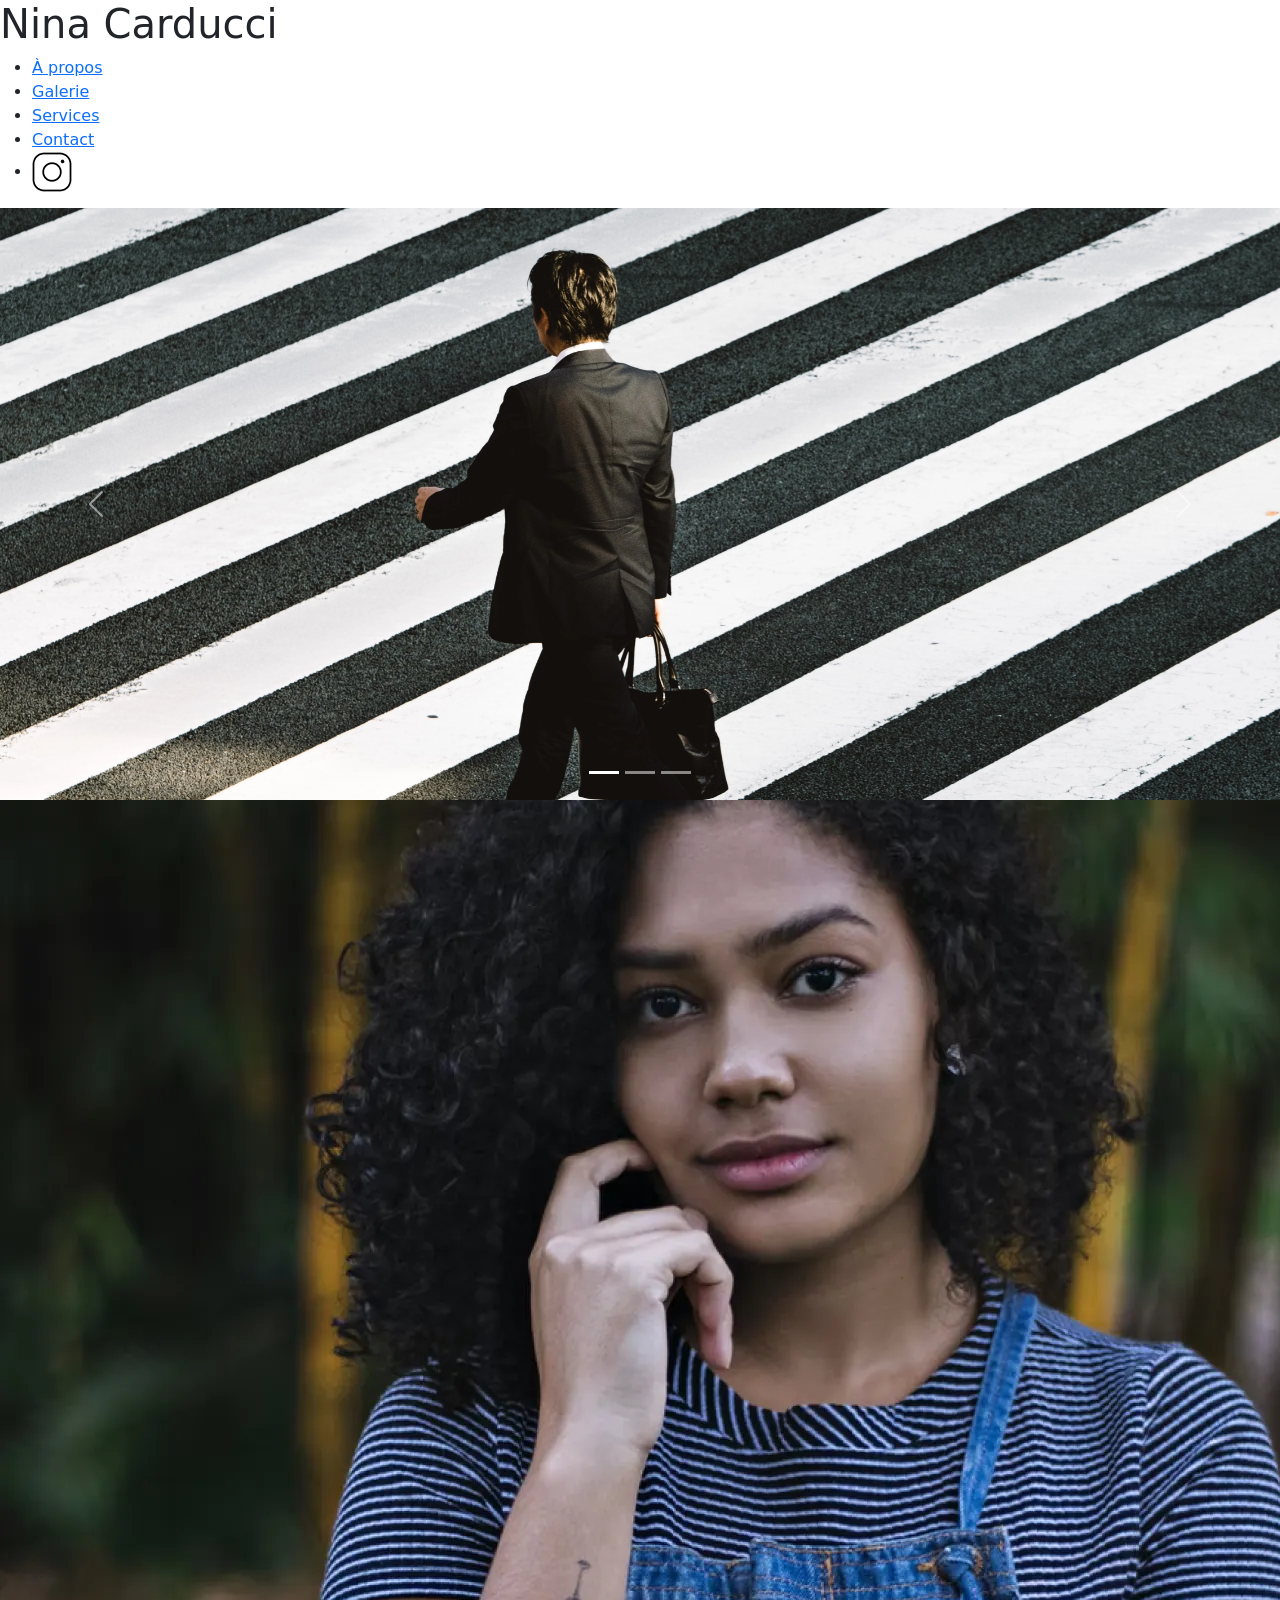
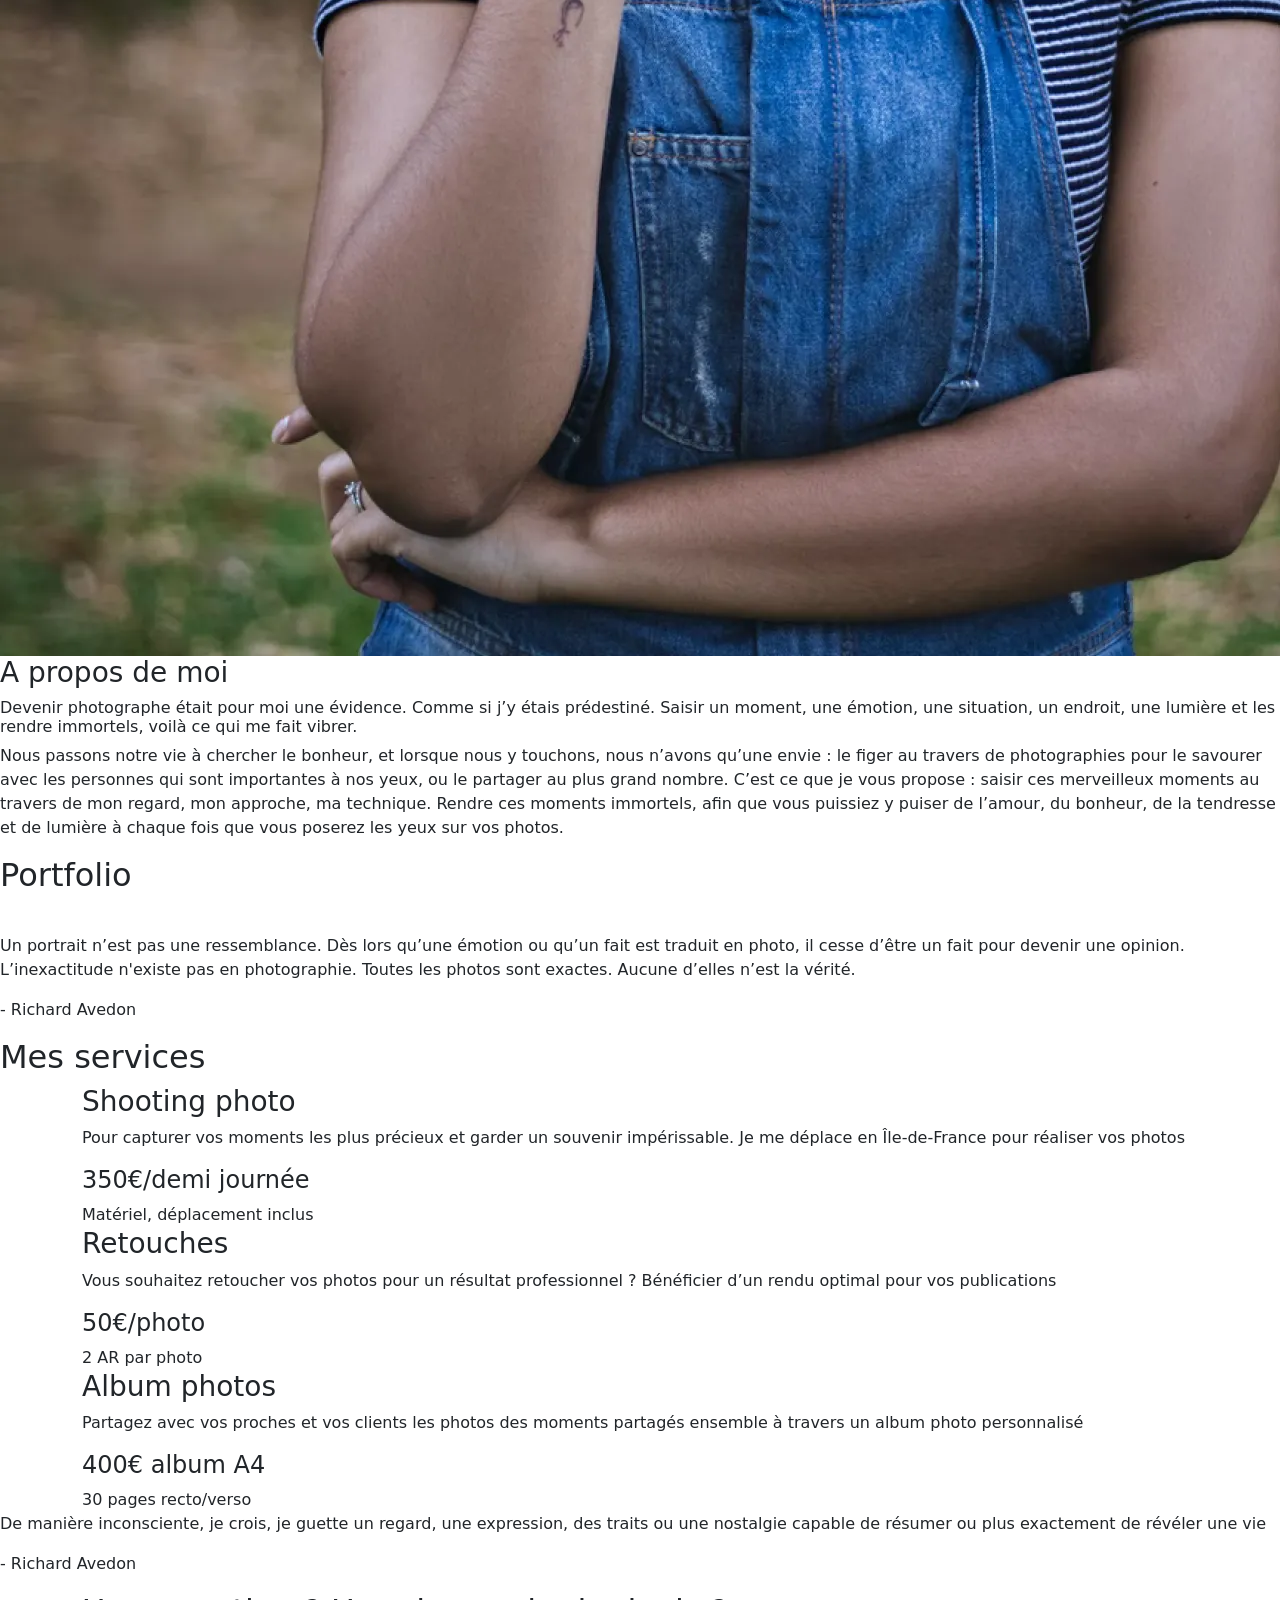
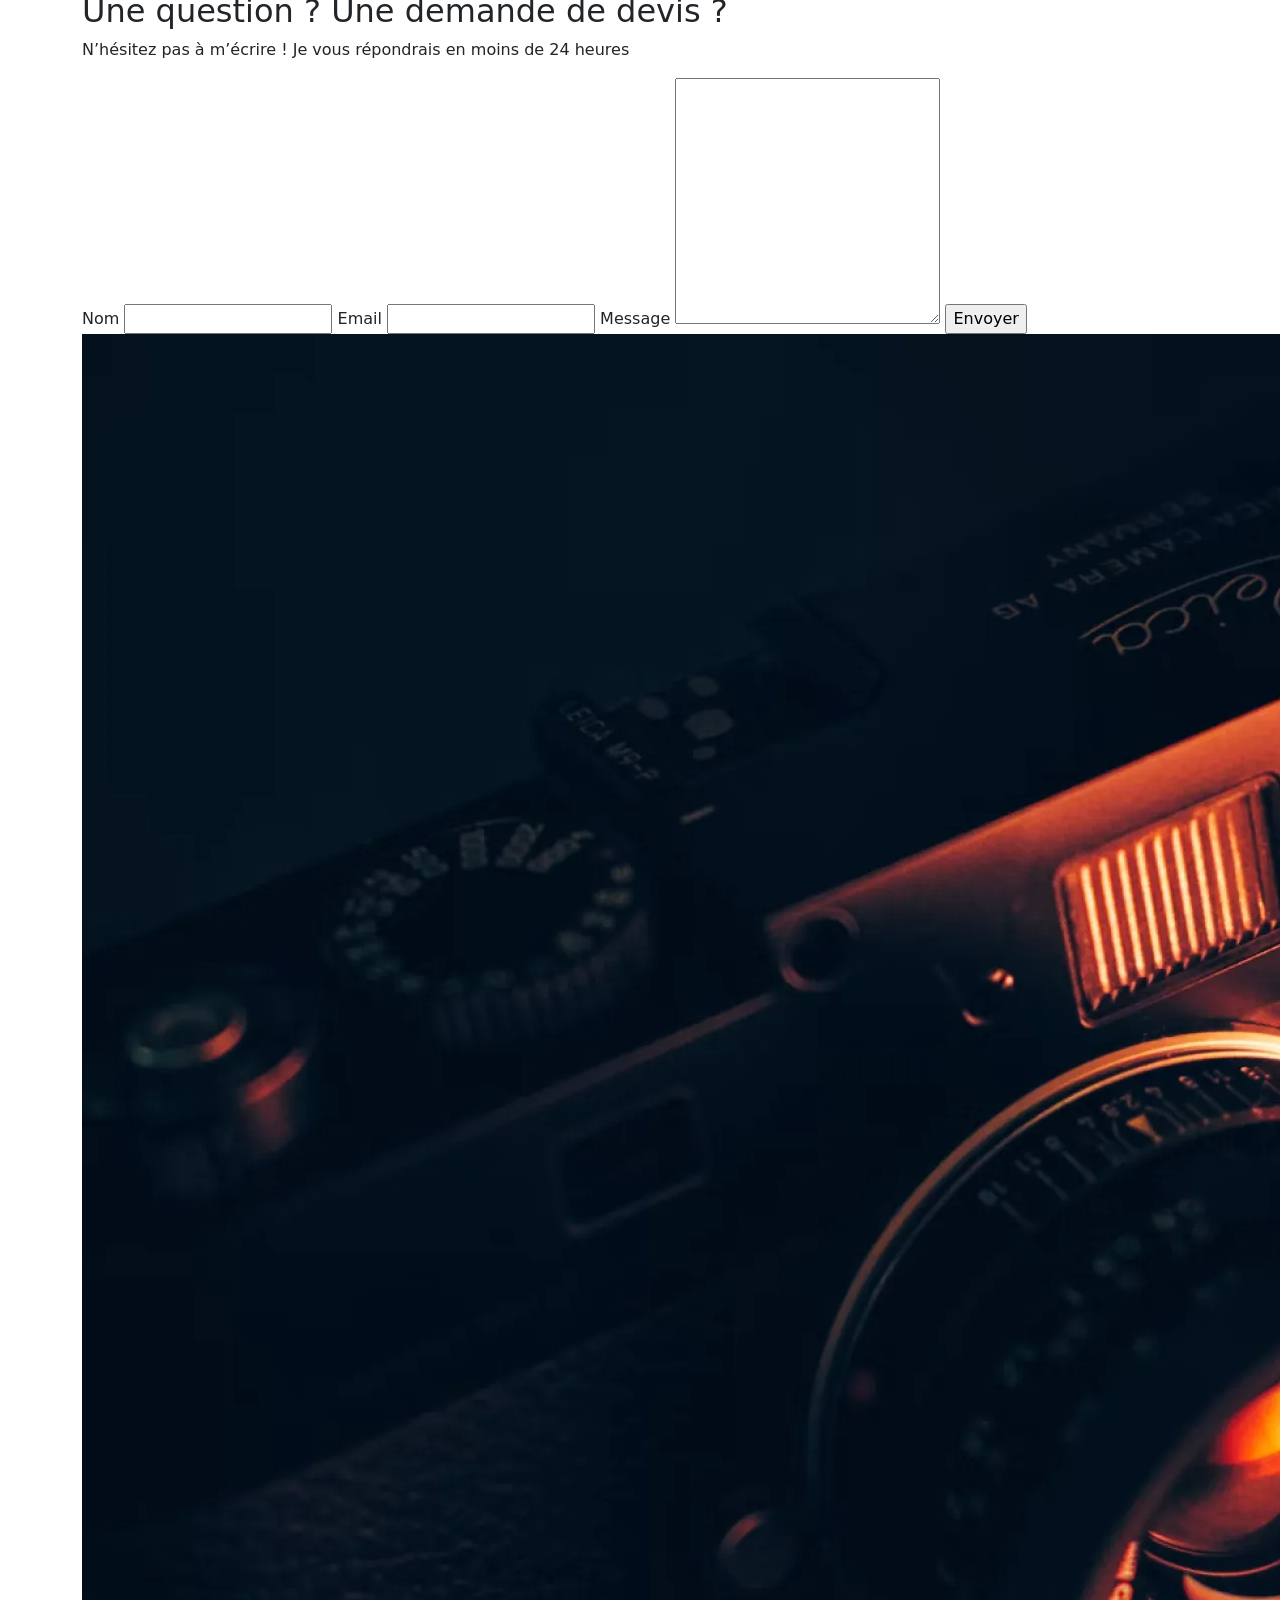
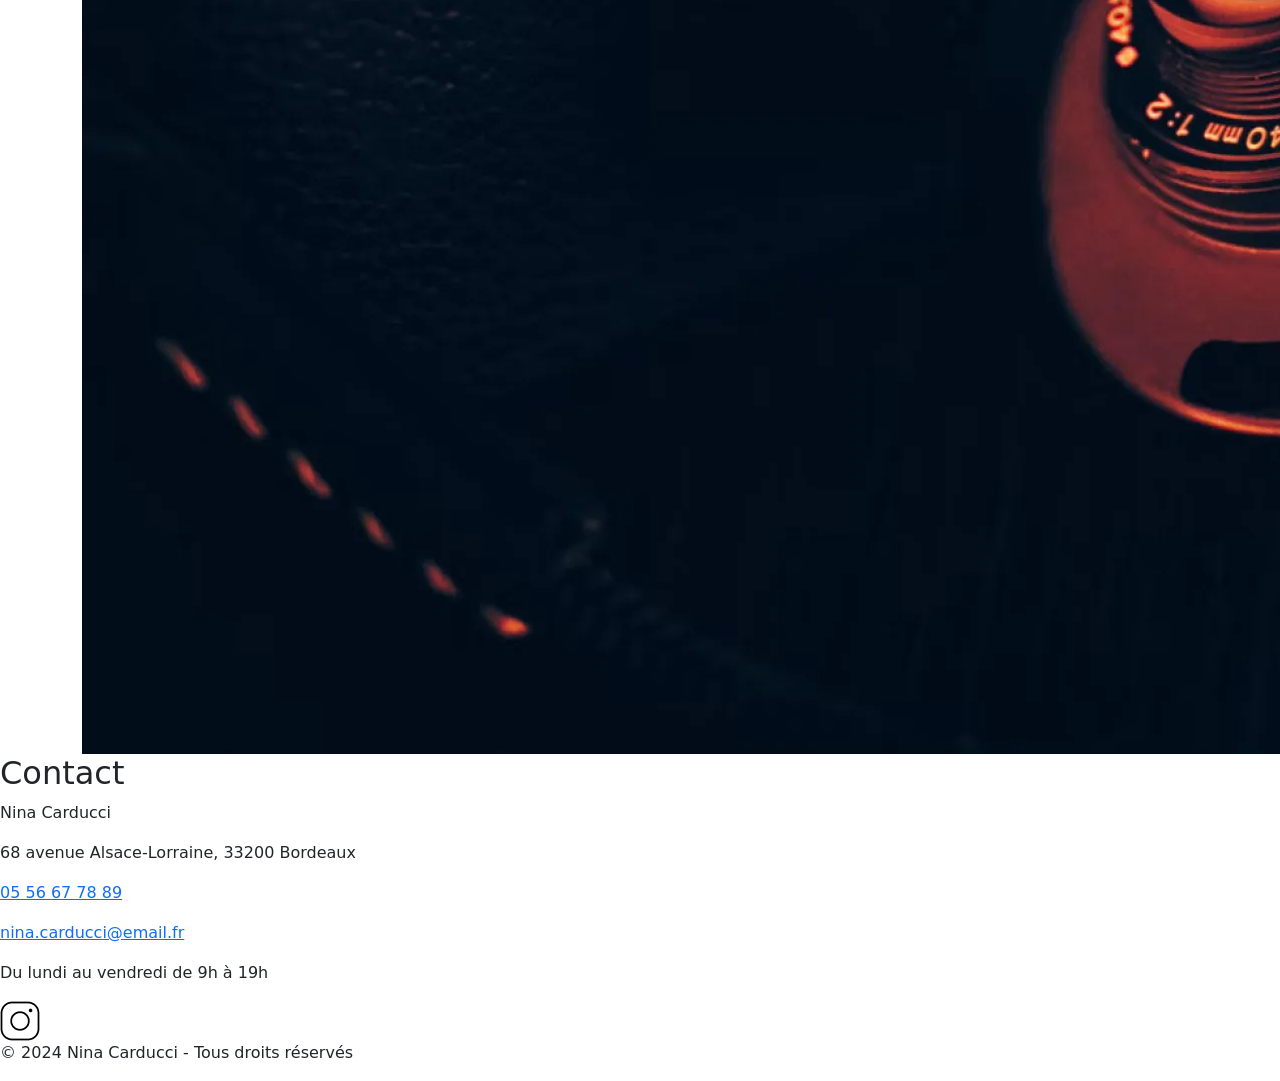
==== index.html @ 57c8d45c "semantique ok" ====
<!DOCTYPE html>
<html lang="fr">
<head>
  <meta charset="UTF-8">
	<meta name="viewport" content="width=device-width, initial-scale=1.0">
  <meta name="description" content="Nina Carducci, photographe professionnelle basée à Bordeaux, spécialisée dans les portraits, les mariages, les événements d'entreprise et les concerts. Découvrez mon portfolio et mes services de photographie personnalisés. Contactez-moi pour immortaliser vos moments précieux avec des photos de qualité professionnelle.">
  <meta name="author" content="Nina Carducci">
  <meta name="keywords" content="photographe professionnelle, photographie de portrait, photographie de mariage, photographie d'entreprise, photographie de concert, photographe à Bordeaux, services de photographie, portfolio de photographie, contact photographe">
  <meta name="robots" content="index, follow">

  <meta property="og:title" content="Nina Carducci - Photographe professionnelle">
  <meta property="og:description" content="Nina Carducci, photographe professionnelle basée à Bordeaux, spécialisée dans les portraits, les mariages, les événements d'entreprise et les concerts. Découvrez mon portfolio et mes services de photographie personnalisés. Contactez-moi pour immortaliser vos moments précieux avec des photos de qualité professionnelle.">
  <meta property="og:image" content="/assets/images/nina.png">
  <meta property="og:url" content="https://ninacarducci.github.io/">
  <meta property="og:type" content="website">
  <meta property="og:locale" content="fr_FR">

  <meta name="twitter:card" content="summary_large_image">
  <meta name="twitter:title" content="Nina Carducci - Photographe professionnelle">
  <meta name="twitter:description" content="Nina Carducci, photographe professionnelle basée à Bordeaux, spécialisée dans les portraits, les mariages, les événements d'entreprise et les concerts. Découvrez mon portfolio et mes services de photographie personnalisés. Contactez-moi pour immortaliser vos moments précieux avec des photos de qualité professionnelle.">
  <meta name="twitter:image" content="/assets/images/nina.png">

  <title>Nina Carducci - Photographe professionnelle</title>
  <link rel="stylesheet" href="https://cdn.jsdelivr.net/npm/bootstrap@5.3.3/dist/css/bootstrap.min.css">
  <link rel="stylesheet" href="./assets/style.css">
  <link rel="preconnect" href="https://fonts.googleapis.com">
  <link rel="preconnect" href="https://fonts.gstatic.com" crossorigin>
  <link href="https://fonts.googleapis.com/css2?family=Inter&family=Spectral:ital,wght@0,400;1,300;1,400;1,800&display=swap" rel="stylesheet">
</head>
<body>


<header class="top-header">
	<h1 class="name">Nina Carducci</h1>
	<nav class="nav">
		<ul>
			<li><a href="#about">À propos</a></li>
			<li><a href="#gallery">Galerie</a></li>
			<li><a href="#services">Services</a></li>
			<li><a href="#contact">Contact</a></li>
			<li><a class="social-link" href="https://www.instagram.com/ninacarducci.photo/?hl=fr" target="_blank" aria-label="Instagram de Nina Carducci (ouvre dans un nouvel onglet)"><img src="assets/images/instagram.webp" alt="Instagram de Nina Carducci"></a></li>
		</ul>
	</nav>
</header>

<main>

<div id="header">
	<div id="carouselExampleIndicators" class="carousel slide" data-bs-ride="carousel">
		<div class="carousel-indicators">
			<button type="button" data-bs-target="#carouselExampleIndicators" data-bs-slide-to="0" class="active" aria-current="true" aria-label="Slide 1"></button>
			<button type="button" data-bs-target="#carouselExampleIndicators" data-bs-slide-to="1" aria-label="Slide 2"></button>
			<button type="button" data-bs-target="#carouselExampleIndicators" data-bs-slide-to="2" aria-label="Slide 3"></button>
		</div>
		<div class="carousel-inner">
			<div class="carousel-item active">
				<img src="./assets/images/slider/ryoji-iwata-wUZjnOv7t0g-unsplash.webp" class="d-block w-100" alt="homme en costume de dos, dans une rue sombre et pluvieuse, éclairée par des néons rouges et bleus">
			</div>
			<div class="carousel-item">
				<img src="./assets/images/slider/nicholas-green-nPz8akkUmDI-unsplash.webp" class="d-block w-100" alt="femme en tenue de soirée, souriante, dans un décor élégant">
			</div>
			<div class="carousel-item">
				<img src="./assets/images/slider/edward-cisneros-3_h6-1NPDGw-unsplash.webp" class="d-block w-100" alt="homme en tenue de travail, dans un environnement professionnel">
			</div>
		</div>
		<button class="carousel-control-prev" type="button" data-bs-target="#carouselExampleIndicators" data-bs-slide="prev">
			<span class="carousel-control-prev-icon" aria-hidden="true"></span>
			<span class="visually-hidden">Previous</span>
		</button>
		<button class="carousel-control-next" type="button" data-bs-target="#carouselExampleIndicators" data-bs-slide="next">
			<span class="carousel-control-next-icon" aria-hidden="true"></span>
			<span class="visually-hidden">Next</span>
		</button>
	</div>
</div>


<section id="about">
	<div class="picture left">
		<img src="./assets/images/nina.webp" alt="Nina Carducci, photographe professionnelle">
	</div>
	<div id="about-me">
		<h3 class="about-me__title">A propos de moi</h3>
		<h6 class="about-me__introduction">
      Devenir photographe était pour moi une évidence.
      Comme si j’y étais prédestiné. Saisir un moment, une émotion, une situation,
      un endroit, une lumière et les rendre immortels, voilà ce qui me fait vibrer.</h6> <!-- h2 -->

		<p>Nous passons notre vie à chercher le bonheur, et lorsque nous y touchons, nous n’avons qu’une envie : le figer au travers de photographies pour le savourer avec les personnes qui sont importantes à nos yeux, ou le partager au plus grand nombre.
			C’est ce que je vous propose : saisir ces merveilleux moments au travers de mon regard, mon approche, ma technique. Rendre ces moments immortels, afin que vous puissiez y puiser de l’amour, du bonheur, de la tendresse et de lumière à chaque fois que vous poserez les yeux sur vos photos.</p>
	</div>
</section>


    <!-- section galerie -->
<section id="gallery">
	<h2 class="title">Portfolio</h2>
	<div class="container py-3">
		<div class="gallery" style="display: none">
			<img data-gallery-tag="Concert" class="gallery-item" src="./assets/images/gallery/concerts/aaron-paul-wnX-fXzB6Cw-unsplash.webp" alt="Photo de concert"/>
			<img data-gallery-tag="Entreprises" class="gallery-item" src="./assets/images/gallery/entreprise/ali-morshedlou-WMD64tMfc4k-unsplash.webp" alt="Photo d'entreprise"/>
			<img data-gallery-tag="Entreprises" class="gallery-item" src="./assets/images/gallery/entreprise/jason-goodman-tHO1_OuKbg0-unsplash.webp" alt="Photo d'entreprise"/>
			<img data-gallery-tag="Mariages" class="gallery-item" src="./assets/images/gallery/mariage/hannah-busing-RvF2R_qMpRk-unsplash.webp" alt="Photo de mariage"/>
			<img data-gallery-tag="Portrait" class="gallery-item" src="./assets/images/gallery/portraits/ade-tunji-rVkhWWZFAtQ-unsplash.webp" alt="Photo de portrait"/>
			<img data-gallery-tag="Mariages" class="gallery-item" src="./assets/images/gallery/mariage/jakob-owens-SiniLJkXhMc-unsplash.webp" alt="Photo de mariage"/>
			<img data-gallery-tag="Portrait" class="gallery-item" src="./assets/images/gallery/portraits/nino-van-prattenburg--443cl1uR_8-unsplash.webp" alt="Photo de portrait"/>
			<img data-gallery-tag="Concert" class="gallery-item" src="./assets/images/gallery/concerts/austin-neill-hgO1wFPXl3I-unsplash.webp" alt="Photo de concert"/>
			<img data-gallery-tag="Entreprises" class="gallery-item" src="./assets/images/gallery/entreprise/mateus-campos-felipe-Fsgzm8N0hIY-unsplash.webp" alt="Photo d'entreprise"/>
		</div>
	</div>

	<div class="quote">
		<figure>
			<blockquote>
				<p class="quote__text">Un portrait n’est pas une ressemblance. Dès lors
          qu’une émotion ou qu’un fait est traduit en photo, il cesse d’être un fait
          pour devenir une opinion. L’inexactitude n'existe pas en photographie.
          Toutes les photos sont exactes. Aucune d’elles n’est la vérité.</p>
			</blockquote>
			<figcaption class="quote__author">- Richard Avedon</figcaption>
		</figure>
	</div>
</section>


    <!-- section services -->
<section id="services">
	<h2 class="title">Mes services</h2>

  <div class="container">

    <article class="service">
			<div class="service__description">
				<h3>Shooting photo</h3>
				<p>Pour capturer vos moments les plus précieux et garder un souvenir impérissable. Je me déplace en Île-de-France pour réaliser vos photos</p>
			</div>
			<div class="service__price">
				<h4>350€/demi journée</h4>
				<span>Matériel, déplacement inclus</span>
			</div>
    </article>

		<article class="service">
			<div class="service__description">
				<h3>Retouches</h3>
				<p>Vous souhaitez retoucher vos photos pour un résultat professionnel ? Bénéficier d’un rendu optimal pour vos publications</p>
			</div>
			<div class="service__price">
				<h4>50€/photo</h4>
				<span>2 AR par photo</span>
			</div>
		</article>

		<article class="service">
			<div class="service__description">
				<h3>Album photos</h3>
				<p>Partagez avec vos proches et vos clients les photos des moments partagés ensemble à travers un album photo personnalisé</p>
			</div>
			<div class="service__price">
				<h4>400€ album A4</h4>
				<span>30 pages recto/verso</span>
			</div>
		</article>

	</div>
</section>

<div class="quote">
	<figure>
		<blockquote>
			<p class="quote__text">De manière inconsciente, je crois, je guette un regard, une expression, des traits ou une nostalgie capable de résumer ou plus exactement de révéler une vie</p>
		</blockquote>
		<figcaption class="quote__author">- Richard Avedon</figcaption>
	</figure>
</div>

<!-- section contact -->
<section id="contact">
	<div class="container">
		<div class="form-container">
			<h2>Une question ? Une demande de devis ?</h2>
			<p> N’hésitez pas à m’écrire ! Je vous répondrais en moins de 24 heures</p>
			<form method="post">
				<label>Nom</label>
				<input type="text" name="nom" id="nom">
				<label>Email</label>
				<input type="email" name="email" id="email">
				<label>Message</label>
				<textarea name="message" id="message" cols="30" rows="10"></textarea>
				<input type="submit" value="Envoyer" aria-label="Envoyer le message"/>
			</form>
		</div>
		<div class="picture right">
			<img src="./assets/images/camera.webp" alt="Appareil photo">
		</div>
	</div>
</section>

</main>

<footer>
  <div class="footer-content">
    <div class="footer-contact">
      <h2>Contact</h2>
        <address>
          <p>Nina Carducci</p>
          <p>68 avenue Alsace-Lorraine, 33200 Bordeaux</p>
          <p><a href="tel:+33556677889">05 56 67 78 89</a></p>
          <p><a href="mailto:nina.carducci@email.fr">nina.carducci@email.fr</a></p>
          <p>Du lundi au vendredi de 9h à 19h</p>
        </address>
    </div>
    <div class="footer-social">
      <a href="https://www.instagram.com/ninacarducci.photo/?hl=fr" target="_blank" rel="noopener noreferrer" aria-label="Instagram de Nina Carducci (ouvre dans un nouvel onglet)"">
        <img src="assets/images/instagram.webp" alt="Instagram de Nina Carducci">
      </a>
    </div>
  </div>
    <p class="footer-copyright">© 2024 Nina Carducci - Tous droits réservés</p>
</footer>

<script src="https://cdn.jsdelivr.net/npm/bootstrap@5.3.3/dist/js/bootstrap.bundle.min.js"></script>
<script src="https://code.jquery.com/jquery-3.4.1.min.js" integrity="sha256-CSXorXvZcTkaix6Yvo6HppcZGetbYMGWSFlBw8HfCJo=" crossorigin="anonymous" defer></script>
<script src="./assets/maugallery.js" defer></script>
<script src="./assets/scripts.js" defer></script>

</body>
</html>
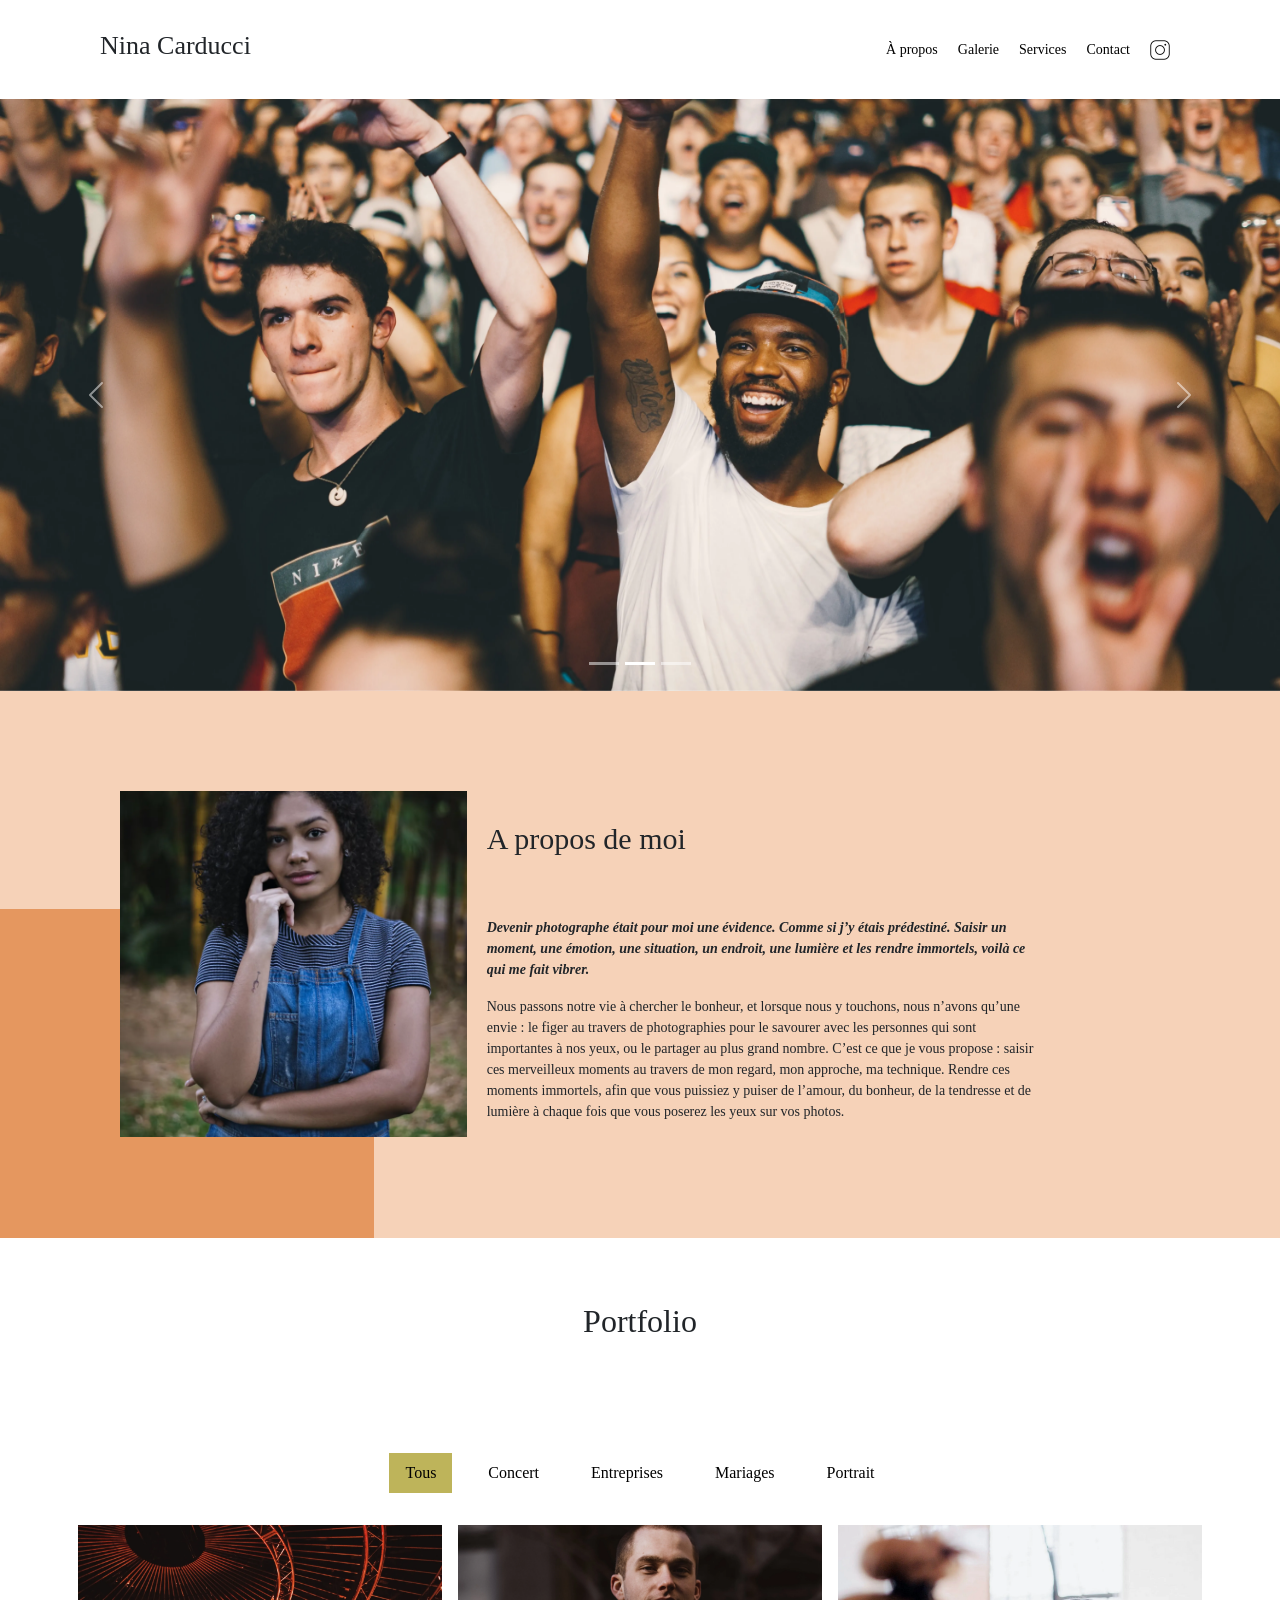
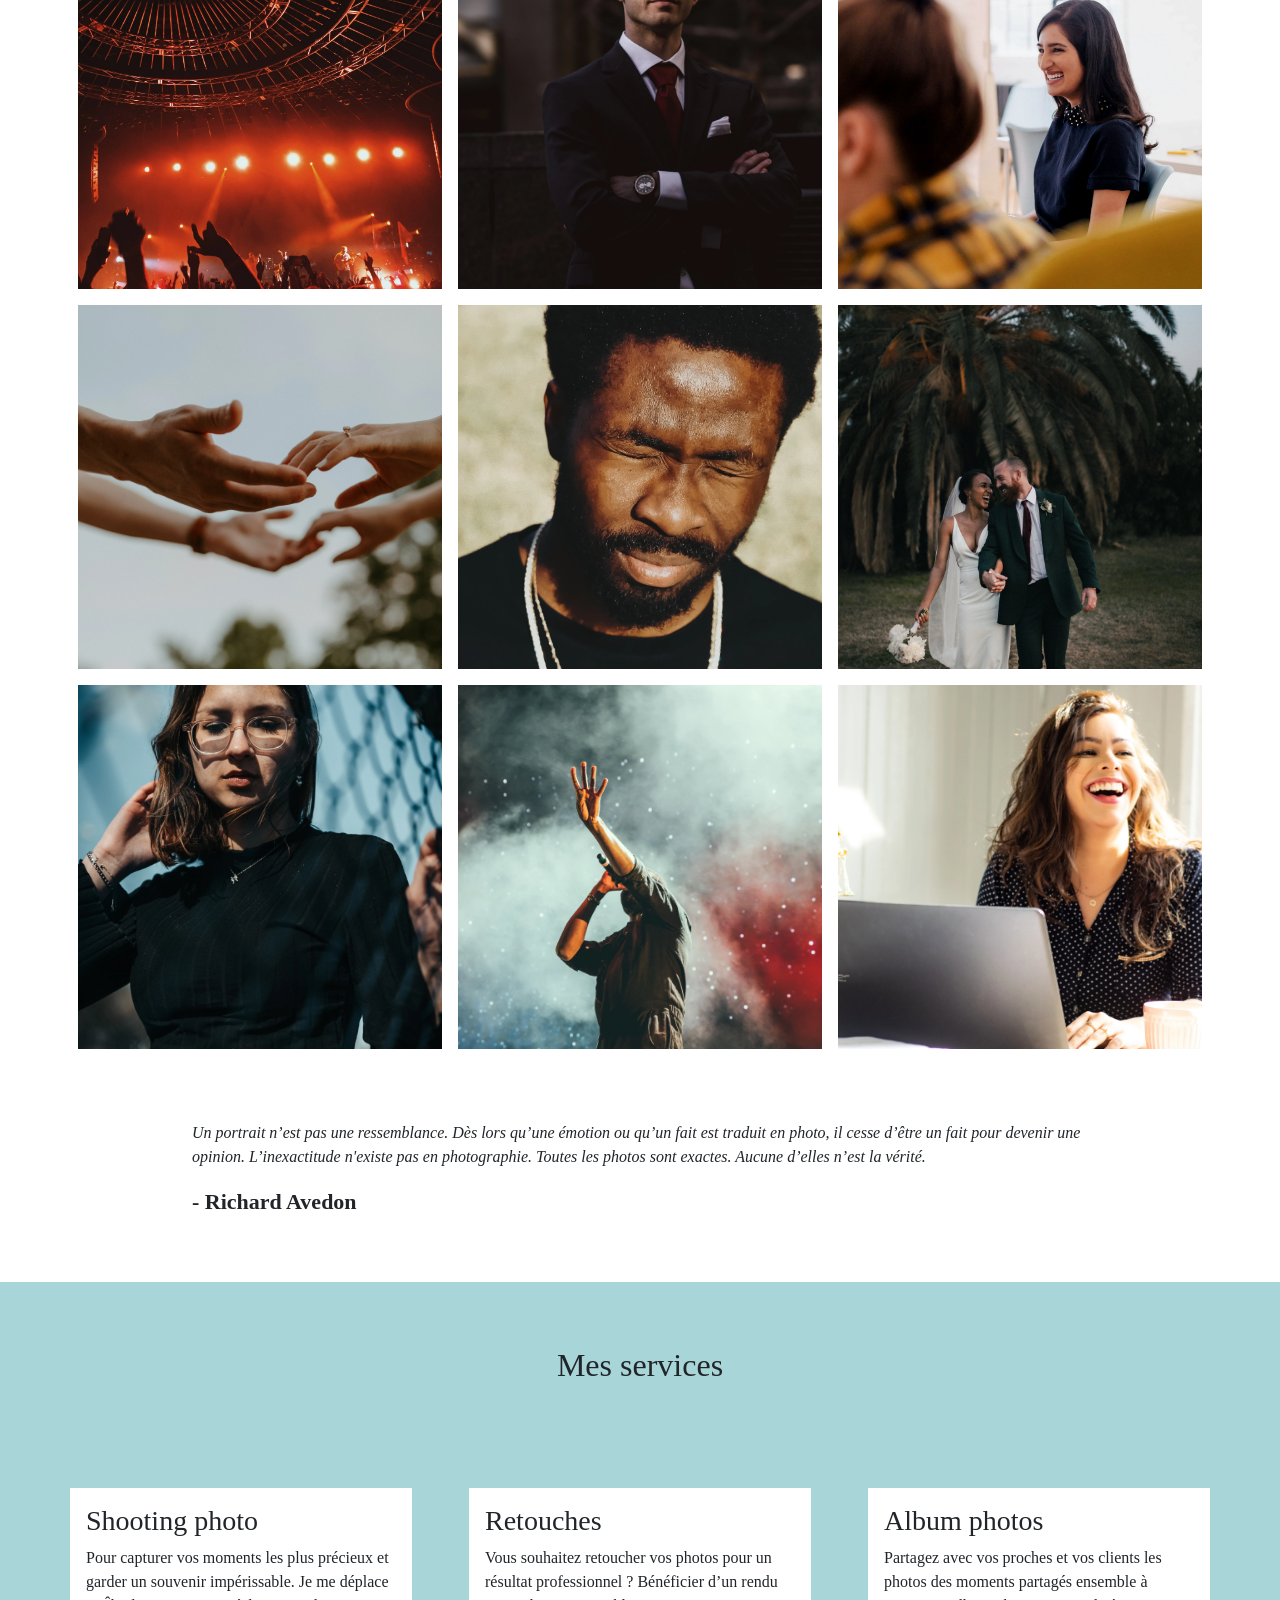
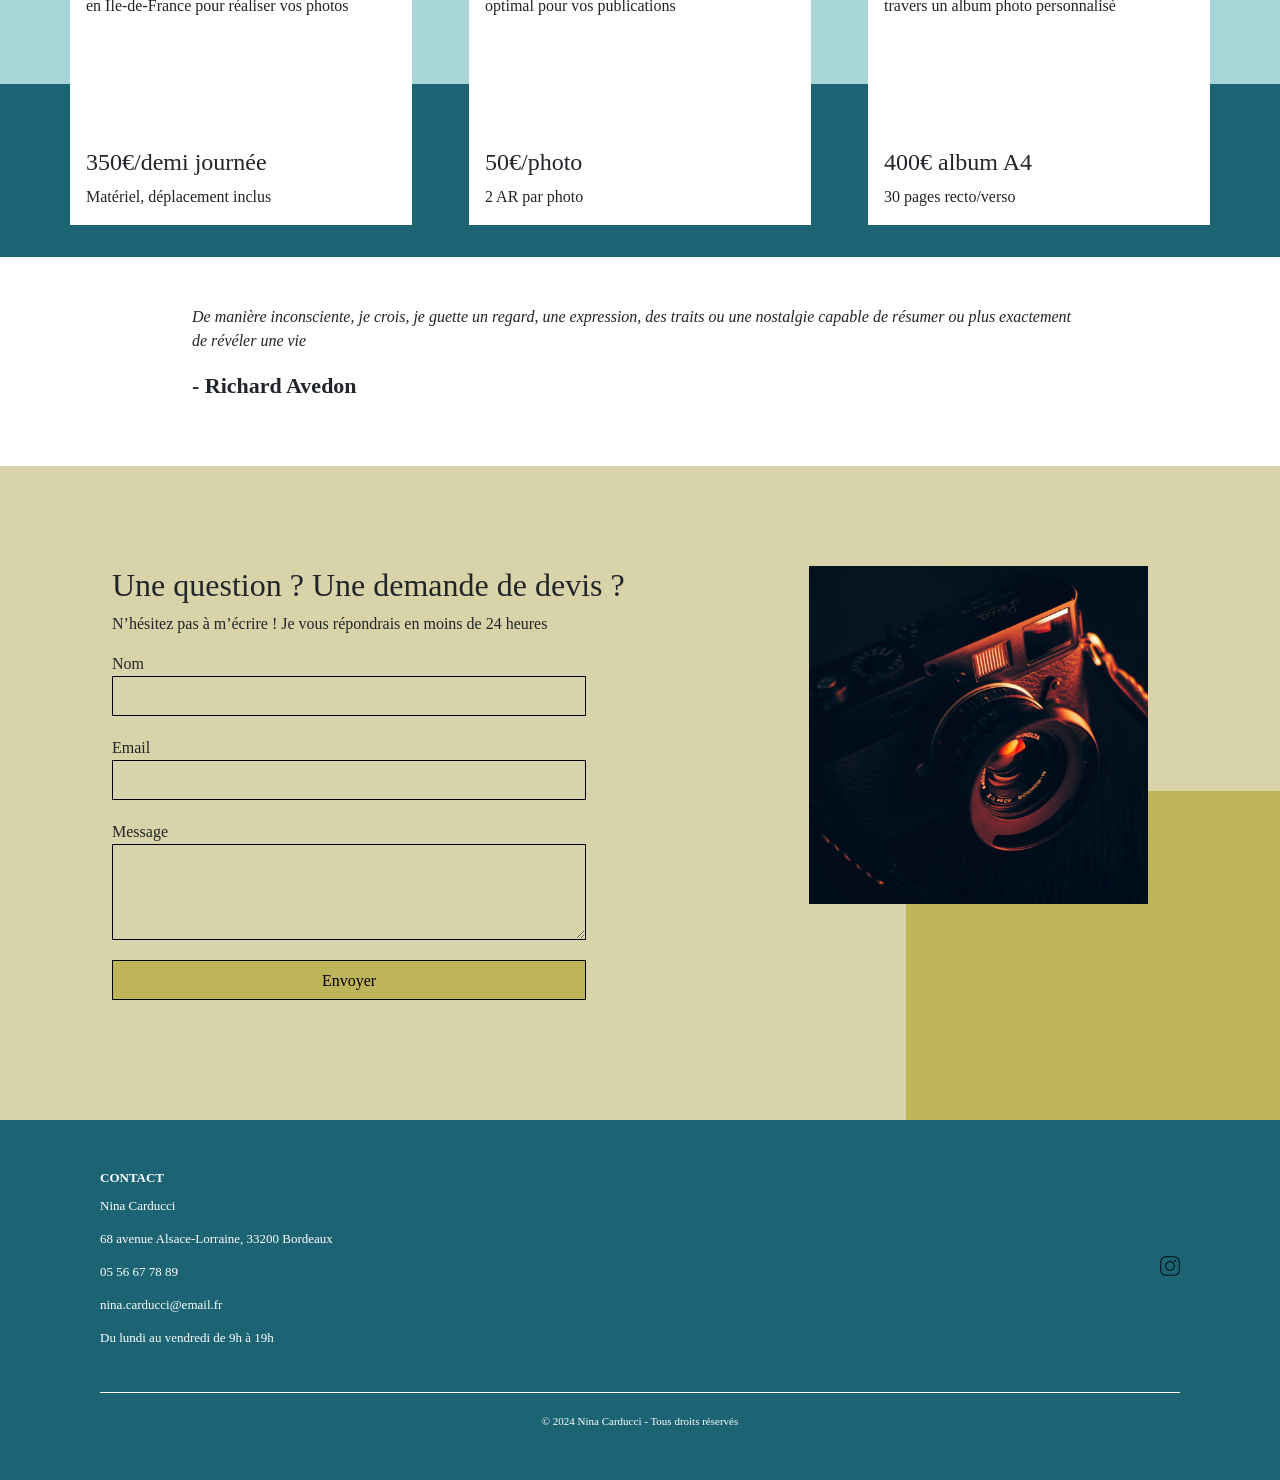
==== commit 47b14257: "minification et footer" ====
--- a/index.html
+++ b/index.html
@@ -3,6 +3,7 @@
 <head>
   <meta charset="UTF-8">
 	<meta name="viewport" content="width=device-width, initial-scale=1.0">
+  <title>Nina Carducci - Photographe professionnelle</title>
   <meta name="description" content="Nina Carducci, photographe professionnelle basée à Bordeaux, spécialisée dans les portraits, les mariages, les événements d'entreprise et les concerts. Découvrez mon portfolio et mes services de photographie personnalisés. Contactez-moi pour immortaliser vos moments précieux avec des photos de qualité professionnelle.">
   <meta name="author" content="Nina Carducci">
   <meta name="keywords" content="photographe professionnelle, photographie de portrait, photographie de mariage, photographie d'entreprise, photographie de concert, photographe à Bordeaux, services de photographie, portfolio de photographie, contact photographe">
@@ -10,7 +11,7 @@
 
   <meta property="og:title" content="Nina Carducci - Photographe professionnelle">
   <meta property="og:description" content="Nina Carducci, photographe professionnelle basée à Bordeaux, spécialisée dans les portraits, les mariages, les événements d'entreprise et les concerts. Découvrez mon portfolio et mes services de photographie personnalisés. Contactez-moi pour immortaliser vos moments précieux avec des photos de qualité professionnelle.">
-  <meta property="og:image" content="/assets/images/nina.png">
+  <meta property="og:image" content="/assets/images/nina.webp">
   <meta property="og:url" content="https://ninacarducci.github.io/">
   <meta property="og:type" content="website">
   <meta property="og:locale" content="fr_FR">
@@ -18,9 +19,45 @@
   <meta name="twitter:card" content="summary_large_image">
   <meta name="twitter:title" content="Nina Carducci - Photographe professionnelle">
   <meta name="twitter:description" content="Nina Carducci, photographe professionnelle basée à Bordeaux, spécialisée dans les portraits, les mariages, les événements d'entreprise et les concerts. Découvrez mon portfolio et mes services de photographie personnalisés. Contactez-moi pour immortaliser vos moments précieux avec des photos de qualité professionnelle.">
-  <meta name="twitter:image" content="/assets/images/nina.png">
-
-  <title>Nina Carducci - Photographe professionnelle</title>
+  <meta name="twitter:image" content="/assets/images/nina.webp">
+
+  <script type="application/ld+json">
+  [
+    {
+      "@context": "https://schema.org",
+      "@type": "LocalBusiness",
+      "name": "Nina Carducci Photographie",
+      "description": "Photographe professionnelle à Bordeaux, spécialisée dans les portraits, mariages, concerts et événements d'entreprise.",
+      "url": "https://ninacarducci.github.io",
+      "telephone": "+33556677889",
+      "email": "nina.carducci@email.fr",
+      "address": {
+        "@type": "PostalAddress",
+        "streetAddress": "68 avenue Alsace-Lorraine",
+        "addressLocality": "Bordeaux",
+        "postalCode": "33200",
+        "addressCountry": "FR"
+      },
+      "openingHours": "Mo-Sa 10:00-19:00",
+      "image": "https://ninacarducci.github.io/assets/images/nina.webp",
+      "sameAs": [
+        "https://www.instagram.com/ninacarducci.photo/?hl=fr"
+      ]
+    },
+    {
+      "@context": "https://schema.org",
+      "@type": "Person",
+      "name": "Nina Carducci",
+      "jobTitle": "Photographe professionnelle",
+      "url": "https://ninacarducci.github.io",
+      "image": "https://ninacarducci.github.io/assets/images/nina.webp",
+      "sameAs": [
+        "https://www.instagram.com/ninacarducci.photo/?hl=fr"
+      ]
+    }
+  ]
+  </script>
+
   <link rel="stylesheet" href="https://cdn.jsdelivr.net/npm/bootstrap@5.3.3/dist/css/bootstrap.min.css">
   <link rel="stylesheet" href="./assets/style.css">
   <link rel="preconnect" href="https://fonts.googleapis.com">
@@ -80,11 +117,11 @@
 		<img src="./assets/images/nina.webp" alt="Nina Carducci, photographe professionnelle">
 	</div>
 	<div id="about-me">
-		<h3 class="about-me__title">A propos de moi</h3>
-		<h6 class="about-me__introduction">
+		<h2 class="about-me__title">A propos de moi</h2>
+		<p class="about-me__introduction">
       Devenir photographe était pour moi une évidence.
       Comme si j’y étais prédestiné. Saisir un moment, une émotion, une situation,
-      un endroit, une lumière et les rendre immortels, voilà ce qui me fait vibrer.</h6> <!-- h2 -->
+      un endroit, une lumière et les rendre immortels, voilà ce qui me fait vibrer.</p>
 
 		<p>Nous passons notre vie à chercher le bonheur, et lorsque nous y touchons, nous n’avons qu’une envie : le figer au travers de photographies pour le savourer avec les personnes qui sont importantes à nos yeux, ou le partager au plus grand nombre.
 			C’est ce que je vous propose : saisir ces merveilleux moments au travers de mon regard, mon approche, ma technique. Rendre ces moments immortels, afin que vous puissiez y puiser de l’amour, du bonheur, de la tendresse et de lumière à chaque fois que vous poserez les yeux sur vos photos.</p>
@@ -98,12 +135,12 @@
 	<div class="container py-3">
 		<div class="gallery" style="display: none">
 			<img data-gallery-tag="Concert" class="gallery-item" src="./assets/images/gallery/concerts/aaron-paul-wnX-fXzB6Cw-unsplash.webp" alt="Photo de concert"/>
-			<img data-gallery-tag="Entreprises" class="gallery-item" src="./assets/images/gallery/entreprise/ali-morshedlou-WMD64tMfc4k-unsplash.webp" alt="Photo d'entreprise"/>
+			<img data-gallery-tag="Entreprises" class="gallery-item" src="./assets/images/gallery/entreprise/ali-morshedlou-WMD64tMfc4k-unsplash.webp" alt="Photo d'homme en costume"/>
 			<img data-gallery-tag="Entreprises" class="gallery-item" src="./assets/images/gallery/entreprise/jason-goodman-tHO1_OuKbg0-unsplash.webp" alt="Photo d'entreprise"/>
 			<img data-gallery-tag="Mariages" class="gallery-item" src="./assets/images/gallery/mariage/hannah-busing-RvF2R_qMpRk-unsplash.webp" alt="Photo de mariage"/>
 			<img data-gallery-tag="Portrait" class="gallery-item" src="./assets/images/gallery/portraits/ade-tunji-rVkhWWZFAtQ-unsplash.webp" alt="Photo de portrait"/>
-			<img data-gallery-tag="Mariages" class="gallery-item" src="./assets/images/gallery/mariage/jakob-owens-SiniLJkXhMc-unsplash.webp" alt="Photo de mariage"/>
-			<img data-gallery-tag="Portrait" class="gallery-item" src="./assets/images/gallery/portraits/nino-van-prattenburg--443cl1uR_8-unsplash.webp" alt="Photo de portrait"/>
+			<img data-gallery-tag="Mariages" class="gallery-item" src="./assets/images/gallery/mariage/jakob-owens-SiniLJkXhMc-unsplash.webp" alt="Photo de mariés"/>
+			<img data-gallery-tag="Portrait" class="gallery-item" src="./assets/images/gallery/portraits/nino-van-prattenburg--443cl1uR_8-unsplash.webp" alt="Photo de portrait femme"/>
 			<img data-gallery-tag="Concert" class="gallery-item" src="./assets/images/gallery/concerts/austin-neill-hgO1wFPXl3I-unsplash.webp" alt="Photo de concert"/>
 			<img data-gallery-tag="Entreprises" class="gallery-item" src="./assets/images/gallery/entreprise/mateus-campos-felipe-Fsgzm8N0hIY-unsplash.webp" alt="Photo d'entreprise"/>
 		</div>
@@ -181,11 +218,11 @@
 			<h2>Une question ? Une demande de devis ?</h2>
 			<p> N’hésitez pas à m’écrire ! Je vous répondrais en moins de 24 heures</p>
 			<form method="post">
-				<label>Nom</label>
+				<label for="nom">Nom</label>
 				<input type="text" name="nom" id="nom">
-				<label>Email</label>
+				<label for="email">Email</label>
 				<input type="email" name="email" id="email">
-				<label>Message</label>
+				<label for="message">Message</label>
 				<textarea name="message" id="message" cols="30" rows="10"></textarea>
 				<input type="submit" value="Envoyer" aria-label="Envoyer le message"/>
 			</form>
@@ -211,7 +248,7 @@
         </address>
     </div>
     <div class="footer-social">
-      <a href="https://www.instagram.com/ninacarducci.photo/?hl=fr" target="_blank" rel="noopener noreferrer" aria-label="Instagram de Nina Carducci (ouvre dans un nouvel onglet)"">
+      <a href="https://www.instagram.com/ninacarducci.photo/?hl=fr" target="_blank" rel="noopener noreferrer" aria-label="Instagram de Nina Carducci (ouvre dans un nouvel onglet)">
         <img src="assets/images/instagram.webp" alt="Instagram de Nina Carducci">
       </a>
     </div>
@@ -219,10 +256,10 @@
     <p class="footer-copyright">© 2024 Nina Carducci - Tous droits réservés</p>
 </footer>
 
-<script src="https://cdn.jsdelivr.net/npm/bootstrap@5.3.3/dist/js/bootstrap.bundle.min.js"></script>
+<script src="https://cdn.jsdelivr.net/npm/bootstrap@5.3.3/dist/js/bootstrap.bundle.min.js" defer></script>
 <script src="https://code.jquery.com/jquery-3.4.1.min.js" integrity="sha256-CSXorXvZcTkaix6Yvo6HppcZGetbYMGWSFlBw8HfCJo=" crossorigin="anonymous" defer></script>
-<script src="./assets/maugallery.js" defer></script>
-<script src="./assets/scripts.js" defer></script>
+<script src="./assets/maugallery-minifier.js" defer></script>
+<script src="./assets/scripts-minifier.js" defer></script>
 
 </body>
 </html>
--- a/assets/style.css
+++ b/assets/style.css
@@ -0,0 +1,440 @@
+body {
+	max-width: 1920px;
+	margin: auto;
+}
+* {
+	font-family: 'Inter';
+	font-style: normal;
+}
+.top-header {
+	background-color: white;
+	position: sticky;
+	top:0;
+	z-index: 1000;
+	display: flex;
+	justify-content: space-between;
+	padding-inline: 100px;
+	padding-block: 30px;
+	align-items: center;
+}
+
+.top-header .name {
+	font-size: 26px;
+}
+
+.nav ul {
+	display: flex;
+	list-style-type: none;
+	font-size: 14px;
+	margin-bottom: 0;
+}
+
+.nav li {
+	padding-inline: 10px;
+}
+
+.nav a {
+	text-decoration: none;
+	color: #000
+}
+
+.social-link img {
+	width: 20px;
+}
+
+#about {
+	display: flex;
+	background-color: #F6D2B8;
+	padding-inline: 100px;
+	padding-block: 100px;
+	position: relative;
+}
+
+.picture.left::before {
+	content: ' ';
+	background-color: #E5975F;
+	width: 374px;
+	height: 329px;
+	position: absolute;
+	bottom: 0;
+	left: 0;
+	z-index: -1;
+}
+
+.picture {
+	flex: 1;
+	margin: 0 20px;
+	z-index: 0;
+}
+
+.picture img {
+	width: 100%;
+
+}
+#about-me {
+	flex: 2
+}
+.about-me__title {
+	margin-top: 1em;
+	margin-bottom: 60px;
+	font-size: 30px;
+}
+.about-me__introduction {
+	font-family: 'Spectral';
+	font-weight: 800;
+	font-style: italic;
+	width: 60%;
+}
+#about-me p {
+	width: 80%;
+	font-size: 14px;
+}
+
+#gallery {
+	/*	min-height: 100vh; */
+}
+.title{
+	text-align: center;
+	padding-block: 2em;
+}
+.gallery .nav {
+	justify-content: center;
+}
+.nav-pills .nav-link.active, .nav-pills .show > .nav-link {
+	color: black;
+	background-color: #BEB45A;
+	border-radius:0 ;
+}
+.nav-pills .nav-link {
+	color: #000
+}
+.item-column {
+	position: relative;
+	margin-bottom: 0 !important;
+	padding: 0;
+}
+.item-column::after{
+	content: "";
+	display: block;
+	padding-bottom: 100%;
+
+}
+.gallery-item {
+	position: absolute;
+	width: 100%;
+	height: 100%;
+	object-fit: cover;
+	padding: .5em;
+}
+.mg-prev, .mg-next {
+	width: 30px;
+	height: 30px;
+	border-radius: 00%;
+	justify-content: center;
+	align-items: center;
+	display: flex;
+	font-size: 24px;
+}
+
+.quote {
+	font-family: 'Spectral';
+	font-style: italic;
+	width: 70%;
+	margin: auto;
+	padding-block: 3em;
+}
+.quote__text {
+	font-family: Spectral;
+	font-style: italic;
+	font-weight: 300;
+
+}
+.quote__author {
+	font-family: Spectral;
+	font-weight: 800;
+	font-size: 22px;
+}
+
+#services {
+	margin: auto;
+	background-color: #A8D5D8 ;
+	position: relative;
+}
+#services .container::before{
+	content: ' ';
+	background-color: #1C6474;
+	position: absolute;
+	width: 100%;
+	height: 30%;
+	bottom: 0;
+	left: 0;
+	z-index: 0;
+}
+
+#services .container {
+	justify-content: space-between;
+	display: flex;
+	padding : 2em 0;
+
+}
+
+.service {
+	background-color: white;
+	max-width: 390px;
+	width: 30%;
+	height: 337px;
+	padding: 1em;
+	display: flex;
+	flex-direction: column;
+	justify-content: space-between;
+	z-index: 1;
+}
+
+#contact {
+	margin: auto;
+	background-color: #D8D3A8 ;
+	position: relative;
+	padding-inline: 100px;
+	padding-block: 100px;
+}
+
+#contact .container {
+	display: flex;
+}
+.picture.right::before {
+	content: ' ';
+	background-color: #BEB45A;
+	width: 374px;
+	height: 329px;
+	position: absolute;
+	bottom: 0;
+	right: 0;
+	z-index: -1;
+}
+.form-container {
+	flex : 2;
+
+}
+form {
+	display: flex;
+	flex-direction: column;
+	width: 70%;
+	align-items: flex-start;
+}
+
+form input {
+	width: 100%;
+	background-color: transparent;
+	border: solid 1px;
+	height: 2.5em;
+	margin-bottom: 20px;
+}
+
+form textarea {
+	width: 100%;
+	background-color: transparent;
+	border: solid 1px;
+	height: 5em;
+	line-height: 2.5em;
+	font-size: 1.2em;
+	margin-bottom: 20px;
+}
+input[type="submit"] {
+	background-color: #BEB45A;
+	padding: .5em 1em
+}
+
+footer {
+  background-color: #1C6474;
+  color: white;
+  padding-inline: 100px;
+  padding-block: 50px;
+  font-family: 'Inter';
+  font-size: 13px;
+}
+
+.footer-content {
+  display: flex;
+  justify-content: space-between;
+  align-items: center;
+  padding-bottom: 30px;
+  border-bottom: 1px solid white;
+  margin-bottom: 20px;
+}
+
+.footer-contact h2 {
+  font-size: 13px;
+  font-weight: 600;
+  text-transform: uppercase;
+  color: white;
+  margin-bottom: 12px;
+}
+
+.footer-contact address {
+  font-style: normal;
+  line-height: 1.3;
+  color: white;
+}
+
+.footer-contact a {
+  color: white;
+  text-decoration: none;
+}
+
+.footer-contact a:hover {
+  color: #ffffff;
+}
+
+.footer-social {
+  display: flex;
+  flex-direction: row;
+  gap: 20px;
+  align-items: center;
+}
+
+.footer-social a {
+  display: flex;
+  align-items: center;
+}
+
+.footer-social img {
+  width: 20px;
+  height: 20px;
+}
+
+.footer-copyright {
+  text-align: center;
+  font-size: 11px;
+  color: white;
+  margin-bottom: 0;
+}
+
+@media all and (max-width: 1180px) {
+	.picture {
+		flex : 2;
+	}
+	#about, #contact .container {
+		align-items: center;
+	}
+	.about-me__title {
+		margin-top: 0;
+		margin-bottom: 1em;
+	}
+	 #about-me p {
+		width: 100%;
+	}
+}
+
+@media all and (max-width: 1000px) {
+	#about{
+		flex-direction: column;
+
+	}
+	.picture {
+		width: 50%;
+	}
+	.picture.left::before {
+		width: 100%;
+		height: 30%;
+		position: absolute;
+		bottom: auto;
+		top: 0;
+		left: 0;
+		z-index: -1;
+	}
+	.about-me__title{
+		text-align: center;
+		margin-top: 1em;
+	}
+	#services .container {
+		flex-direction: column;
+	}
+	.service {
+		width: 100%;
+		max-width: 100%;
+		height: auto;
+		margin: 2em 0
+	}
+	.service__description{
+		margin-bottom: 1em;
+	}
+
+	#services .container::before{
+		width: 30%;
+		height: 100%;
+		bottom: 0;
+		right: 0;
+		left: auto;
+		z-index: 0;
+	}
+
+	#contact .container {
+		flex-direction: column;
+	}
+	#contact .picture.right {
+		margin-top: 1em;
+	}
+	.picture.right::before {
+		width: 100%;
+		height: 30%;
+		position: absolute;
+		bottom: 0;
+		right: 0;
+		z-index: -1;
+	}
+
+  footer {
+    padding-inline: 40px;
+  }
+}
+
+@media all and (max-width: 650px) {
+	.top-header {
+		flex-direction: column;
+		padding-inline: 0;
+	}
+	.top-header .nav, .top-header .nav ul {
+		width: 100%;
+		padding: 0 0 0 0;
+	}
+	.top-header .nav li {
+		flex: 1;
+		padding-block: 1em;
+		text-align: center;
+	}
+	.picture.left::before, .picture.right::before {
+		height: 150px;
+	}
+	#services .container {
+		align-items: center;
+	}
+	.service {
+		max-width: 90%;
+	}
+	#about, #contact {
+		padding-inline: 2em;
+		padding-block: 2em;
+	}
+	form {
+		width: 100%;
+	}
+	.picture {
+		width: 80%;
+	}
+
+   footer {
+    padding-inline: 2em;
+    padding-block: 40px;
+  }
+
+  .footer-content {
+    flex-direction: column;
+    align-items: flex-start;
+    gap: 30px;
+  }
+
+  .footer-social {
+    flex-direction: row;
+    gap: 16px;
+  }
+}
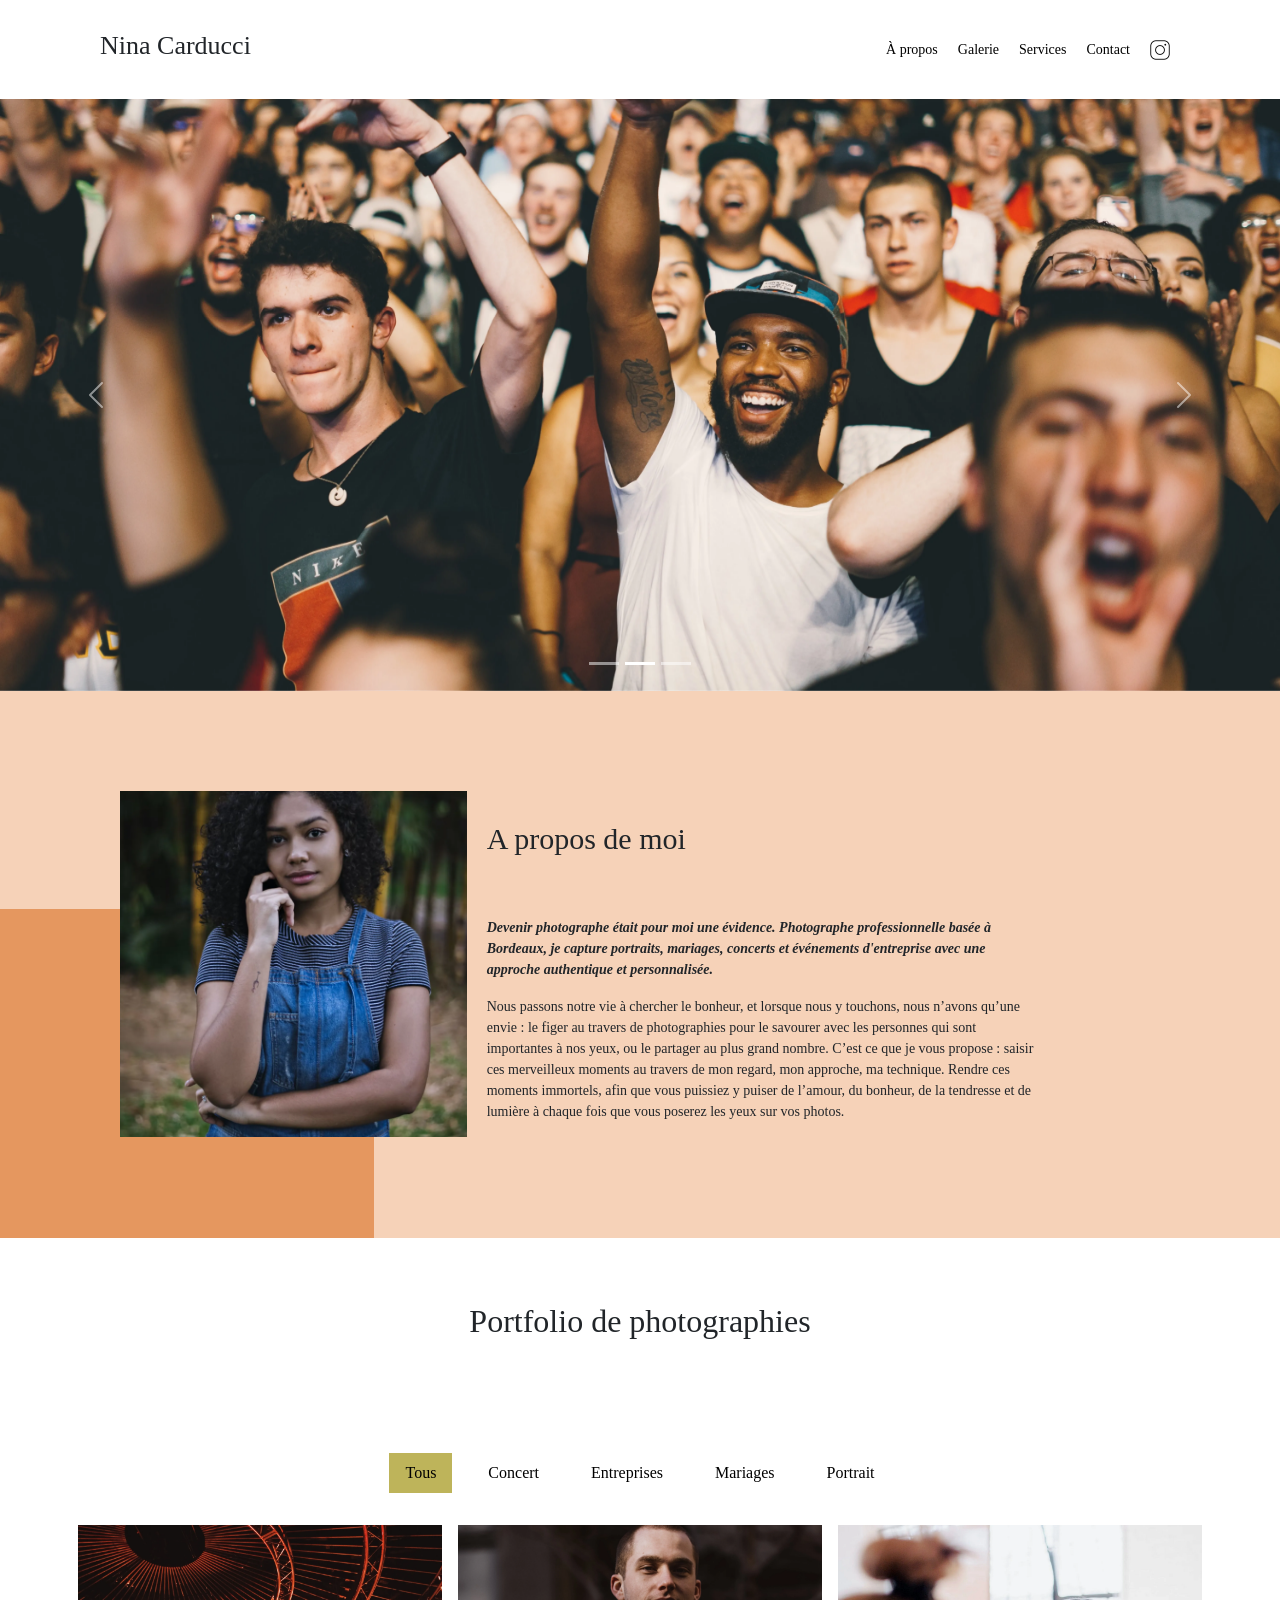
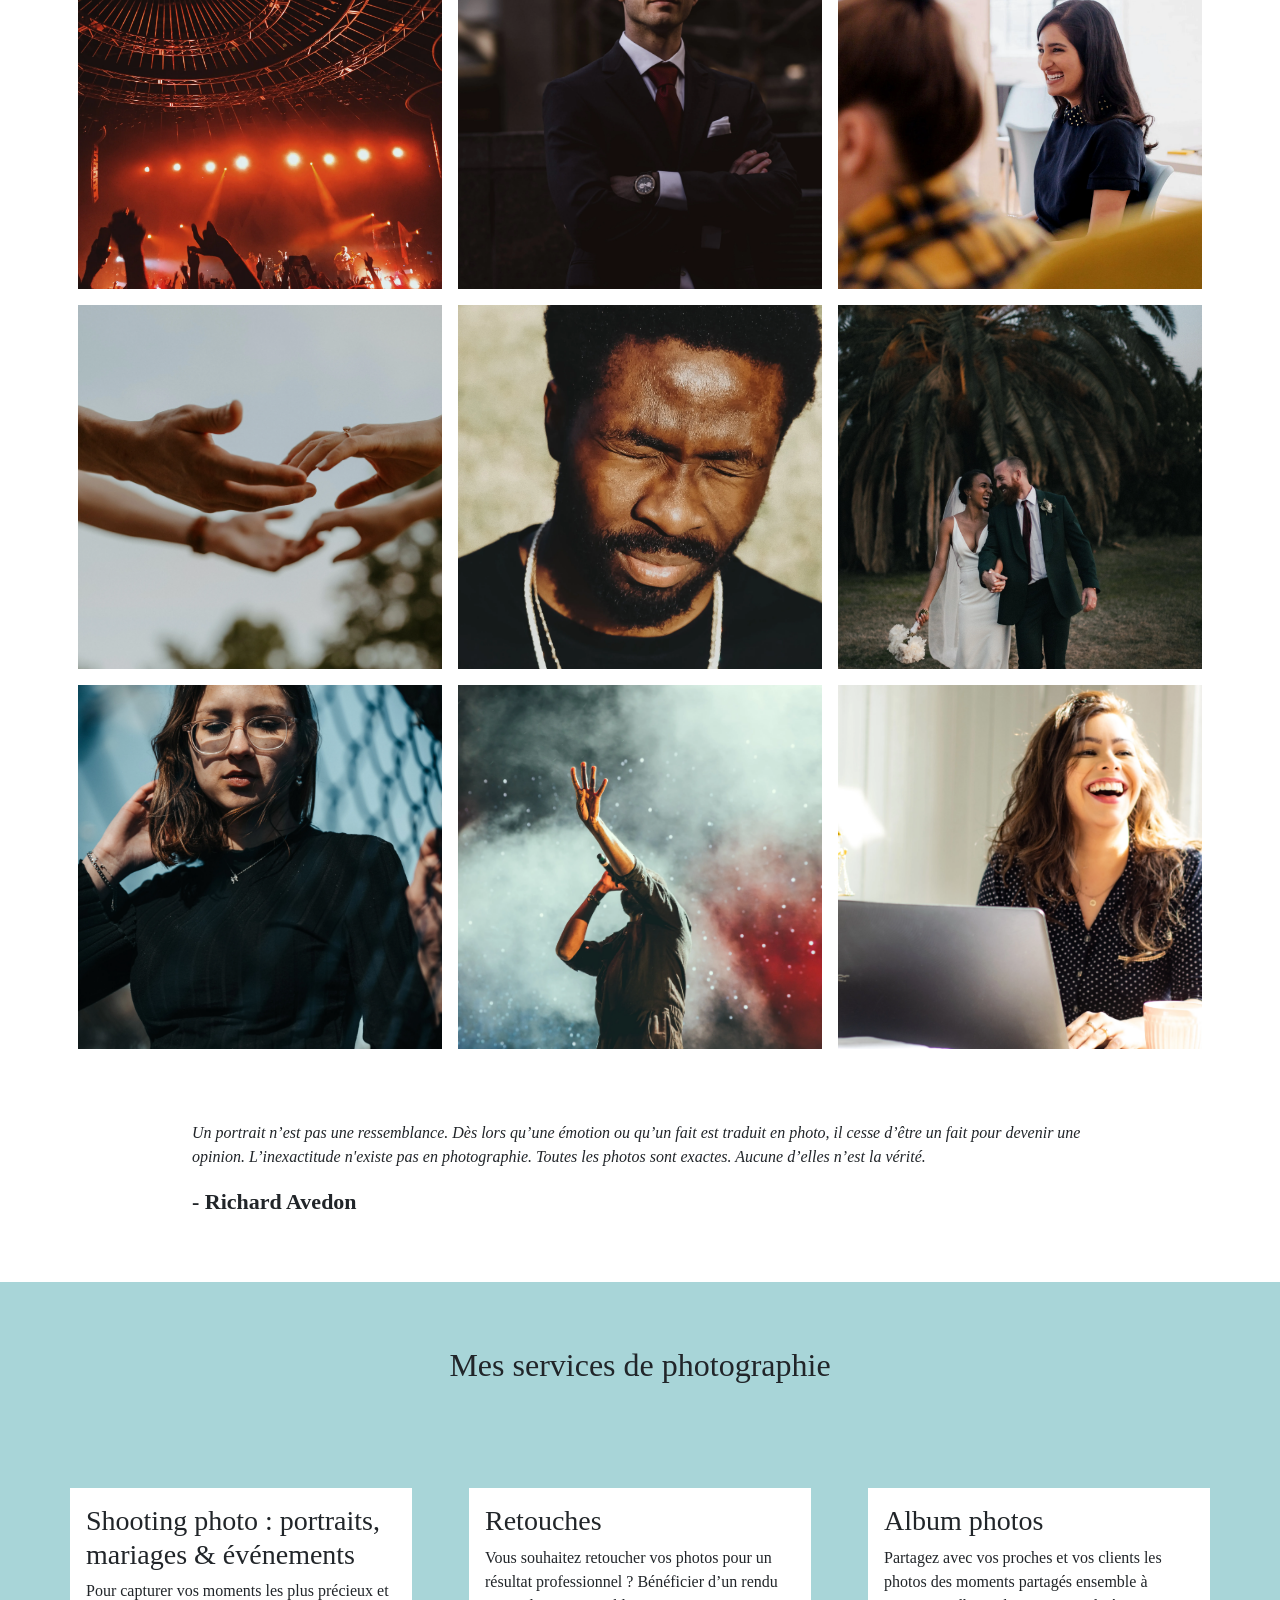
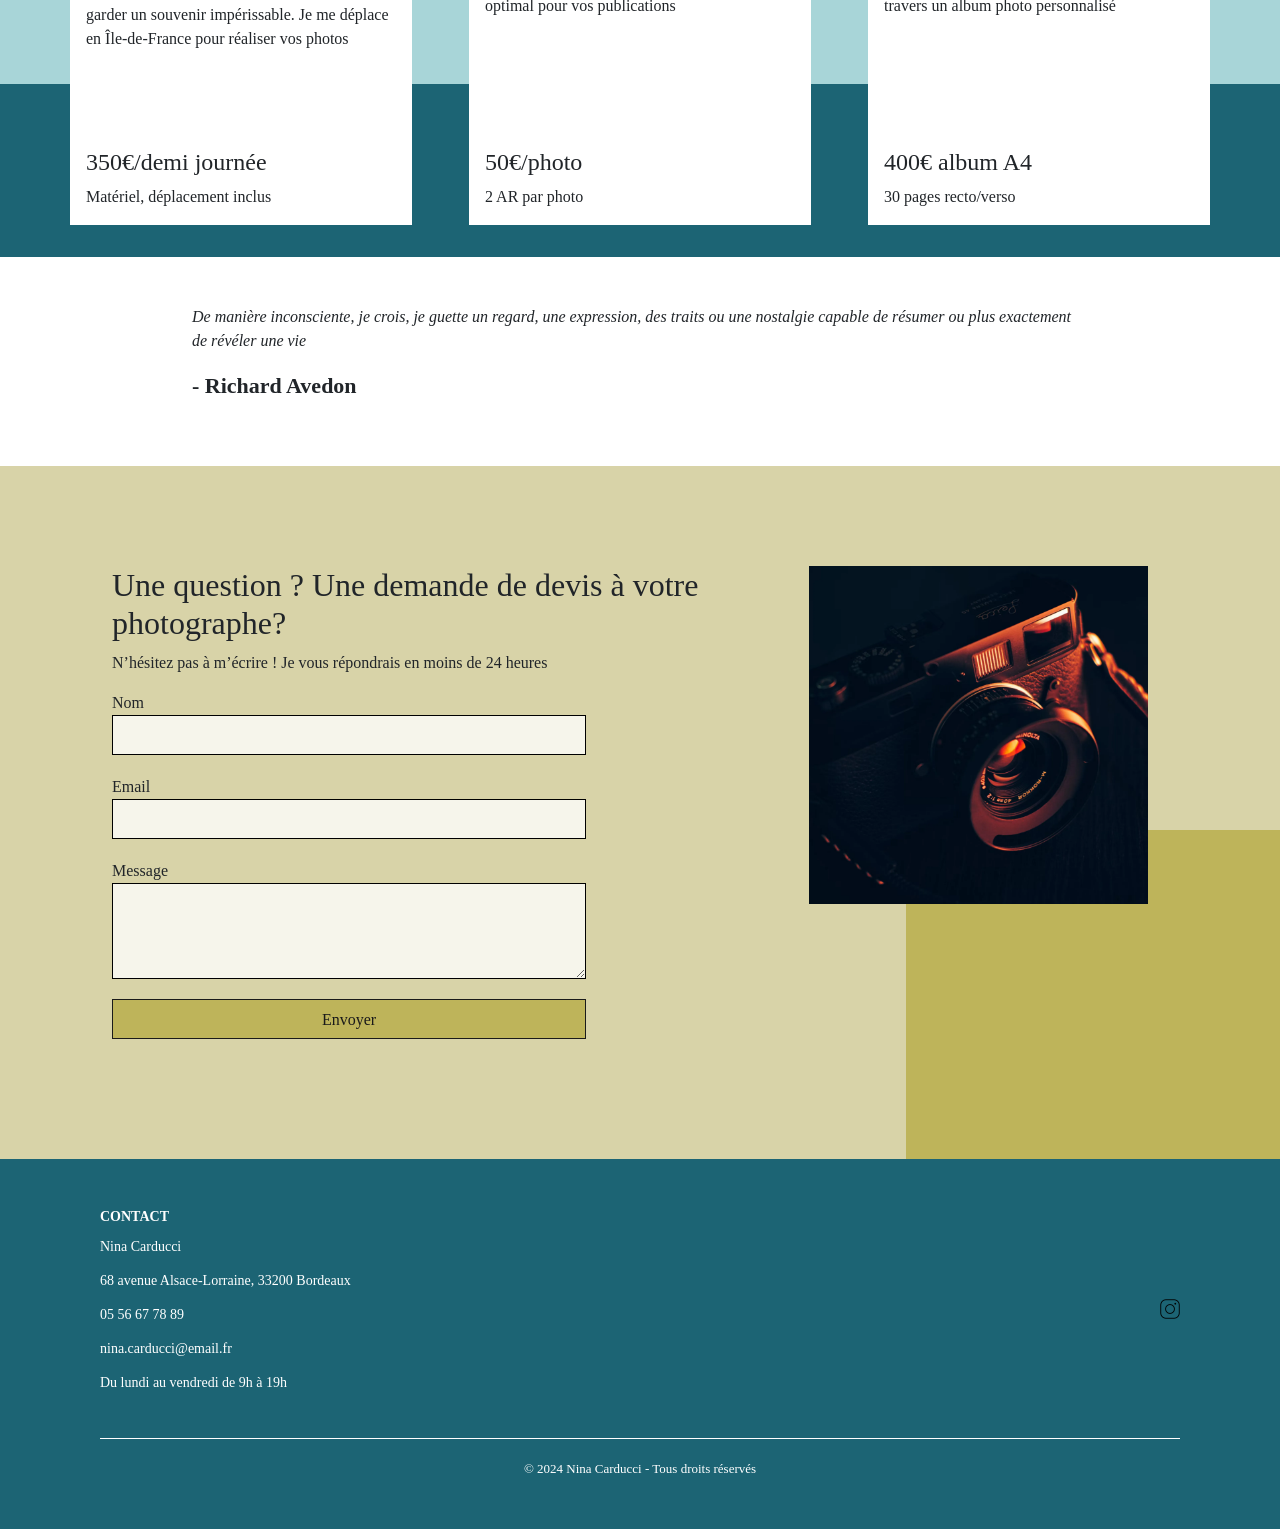
==== commit 8f141c4d: "contrast and SEO" ====
--- a/index.html
+++ b/index.html
@@ -22,15 +22,17 @@
   <meta name="twitter:image" content="/assets/images/nina.webp">
 
   <script type="application/ld+json">
-  [
+{
+  "@context": "https://schema.org",
+  "@graph": [
     {
-      "@context": "https://schema.org",
       "@type": "LocalBusiness",
       "name": "Nina Carducci Photographie",
       "description": "Photographe professionnelle à Bordeaux, spécialisée dans les portraits, mariages, concerts et événements d'entreprise.",
       "url": "https://ninacarducci.github.io",
       "telephone": "+33556677889",
       "email": "nina.carducci@email.fr",
+      "image": "https://ninacarducci.github.io/assets/images/nina.webp",
       "address": {
         "@type": "PostalAddress",
         "streetAddress": "68 avenue Alsace-Lorraine",
@@ -38,28 +40,34 @@
         "postalCode": "33200",
         "addressCountry": "FR"
       },
-      "openingHours": "Mo-Sa 10:00-19:00",
-      "image": "https://ninacarducci.github.io/assets/images/nina.webp",
-      "sameAs": [
-        "https://www.instagram.com/ninacarducci.photo/?hl=fr"
-      ]
+      "openingHoursSpecification": [
+        {
+          "@type": "OpeningHoursSpecification",
+          "dayOfWeek": ["Monday", "Tuesday", "Wednesday", "Thursday", "Friday"],
+          "opens": "10:00",
+          "closes": "19:30"
+        }
+      ],
+      "founder": {
+        "@type": "Person",
+        "name": "Nina Carducci"
+      },
+      "sameAs": ["https://www.instagram.com/ninacarducci.photo/?hl=fr"]
     },
     {
-      "@context": "https://schema.org",
       "@type": "Person",
       "name": "Nina Carducci",
       "jobTitle": "Photographe professionnelle",
       "url": "https://ninacarducci.github.io",
       "image": "https://ninacarducci.github.io/assets/images/nina.webp",
-      "sameAs": [
-        "https://www.instagram.com/ninacarducci.photo/?hl=fr"
-      ]
+      "sameAs": ["https://www.instagram.com/ninacarducci.photo/?hl=fr"]
     }
   ]
-  </script>
+}
+</script>
 
   <link rel="stylesheet" href="https://cdn.jsdelivr.net/npm/bootstrap@5.3.3/dist/css/bootstrap.min.css">
-  <link rel="stylesheet" href="./assets/style.css">
+  <link rel="stylesheet" href="./assets/style-minifier.css">
   <link rel="preconnect" href="https://fonts.googleapis.com">
   <link rel="preconnect" href="https://fonts.gstatic.com" crossorigin>
   <link href="https://fonts.googleapis.com/css2?family=Inter&family=Spectral:ital,wght@0,400;1,300;1,400;1,800&display=swap" rel="stylesheet">
@@ -119,9 +127,9 @@
 	<div id="about-me">
 		<h2 class="about-me__title">A propos de moi</h2>
 		<p class="about-me__introduction">
-      Devenir photographe était pour moi une évidence.
-      Comme si j’y étais prédestiné. Saisir un moment, une émotion, une situation,
-      un endroit, une lumière et les rendre immortels, voilà ce qui me fait vibrer.</p>
+      Devenir photographe était pour moi une évidence. Photographe professionnelle
+    basée à Bordeaux, je capture portraits, mariages, concerts et événements
+    d'entreprise avec une approche authentique et personnalisée.</p>
 
 		<p>Nous passons notre vie à chercher le bonheur, et lorsque nous y touchons, nous n’avons qu’une envie : le figer au travers de photographies pour le savourer avec les personnes qui sont importantes à nos yeux, ou le partager au plus grand nombre.
 			C’est ce que je vous propose : saisir ces merveilleux moments au travers de mon regard, mon approche, ma technique. Rendre ces moments immortels, afin que vous puissiez y puiser de l’amour, du bonheur, de la tendresse et de lumière à chaque fois que vous poserez les yeux sur vos photos.</p>
@@ -131,7 +139,7 @@
 
     <!-- section galerie -->
 <section id="gallery">
-	<h2 class="title">Portfolio</h2>
+	<h2 class="title">Portfolio de photographies</h2>
 	<div class="container py-3">
 		<div class="gallery" style="display: none">
 			<img data-gallery-tag="Concert" class="gallery-item" src="./assets/images/gallery/concerts/aaron-paul-wnX-fXzB6Cw-unsplash.webp" alt="Photo de concert"/>
@@ -162,13 +170,13 @@
 
     <!-- section services -->
 <section id="services">
-	<h2 class="title">Mes services</h2>
+	<h2 class="title">Mes services de photographie</h2>
 
   <div class="container">
 
     <article class="service">
 			<div class="service__description">
-				<h3>Shooting photo</h3>
+				<h3>Shooting photo : portraits, mariages & événements</h3>
 				<p>Pour capturer vos moments les plus précieux et garder un souvenir impérissable. Je me déplace en Île-de-France pour réaliser vos photos</p>
 			</div>
 			<div class="service__price">
@@ -215,7 +223,7 @@
 <section id="contact">
 	<div class="container">
 		<div class="form-container">
-			<h2>Une question ? Une demande de devis ?</h2>
+			<h2>Une question ? Une demande de devis à votre photographe?</h2>
 			<p> N’hésitez pas à m’écrire ! Je vous répondrais en moins de 24 heures</p>
 			<form method="post">
 				<label for="nom">Nom</label>
--- a/assets/style-minifier.css
+++ b/assets/style-minifier.css
@@ -0,0 +1 @@
+.nav a,.nav-pills .nav-link{color:#000}.about-me__introduction,.quote,.quote__text{font-style:italic;font-family:Spectral}.quote,.quote__author,.quote__text{font-family:Spectral}.service,.top-header{background-color:#fff;display:flex}#about,#contact{padding-block:100px;padding-inline:100px}.picture.left::before,.picture.right::before{content:' ';width:374px;height:329px;bottom:0;z-index:-1}#about,#contact,.top-header,footer{padding-inline:100px}*,footer{font-family:Inter}#about-me p,.nav ul,footer{font-size:14px}#about,#contact .container,.footer-content,.footer-social,.footer-social a,.mg-next,.mg-prev,.nav ul,.service,.top-header,form{display:flex}body{max-width:1920px;margin:auto}*{font-style:normal}.top-header{position:sticky;top:0;z-index:1000;justify-content:space-between;padding-block:30px;align-items:center}#about,#contact,#services,.item-column{position:relative}.top-header .name{font-size:26px}.nav ul{list-style-type:none;margin-bottom:0}.nav li{padding-inline:10px}.nav a{text-decoration:none}.social-link img{width:20px}#about{background-color:#f6d2b8}.picture.left::before{background-color:#e5975f;position:absolute;left:0}.picture{flex:1;margin:0 20px;z-index:0}.picture img{width:100%}#about-me,.form-container{flex:2}.about-me__title{margin-top:1em;margin-bottom:60px;font-size:30px}.about-me__introduction{font-weight:800;width:60%}#about-me p{width:80%}.title{text-align:center;padding-block:2em}.gallery .nav{justify-content:center}.nav-pills .nav-link.active,.nav-pills .show>.nav-link{color:#000;background-color:#beb45a;border-radius:0}.item-column{margin-bottom:0!important;padding:0}.item-column::after{content:"";display:block;padding-bottom:100%}.gallery-item{position:absolute;width:100%;height:100%;object-fit:cover;padding:.5em}.mg-next,.mg-prev{width:30px;height:30px;border-radius:00%;justify-content:center;align-items:center;font-size:24px}form input,form textarea{width:100%;border:1px solid}.quote{width:70%;margin:auto;padding-block:3em}.quote__text{font-weight:300}.quote__author{font-weight:800;font-size:22px}#services{margin:auto;background-color:#a8d5d8}#services .container::before{content:' ';background-color:#1c6474;position:absolute;width:100%;height:30%;bottom:0;left:0;z-index:0}#services .container{justify-content:space-between;display:flex;padding:2em 0}.service{max-width:390px;width:30%;height:337px;padding:1em;flex-direction:column;justify-content:space-between;z-index:1}#contact{margin:auto;background-color:#d8d3a8}.picture.right::before{background-color:#beb45a;position:absolute;right:0}form{flex-direction:column;width:70%;align-items:flex-start}form input{height:2.5em;margin-bottom:20px}form textarea{height:5em;line-height:2.5em;font-size:1.2em;margin-bottom:20px}input[type=submit]{background-color:#beb45a;color:#1a1a1a;padding:.5em 1em}input[type=submit]:hover{background-color:#1c6474;color:#fff;cursor:pointer}form input,form textarea{background-color:rgba(255,255,255,.774)}footer{background-color:#1c6474;color:#fff;padding-block:50px}.footer-content{justify-content:space-between;align-items:center;padding-bottom:30px;border-bottom:1px solid #fff;margin-bottom:20px}.footer-contact h2{font-size:14px;font-weight:600;text-transform:uppercase;color:#fff;margin-bottom:12px}.footer-contact address{font-style:normal;line-height:1.3;color:#fff}.footer-contact a{color:#fff;text-decoration:none}.footer-contact a:hover{color:#fff}.footer-social{flex-direction:row;gap:20px;align-items:center}.footer-social a{align-items:center}.footer-social img{width:20px;height:20px}.footer-copyright{text-align:center;font-size:13px;color:#fff;margin-bottom:0}@media all and (max-width:1180px){.picture{flex:2}#about,#contact .container{align-items:center}.about-me__title{margin-top:0;margin-bottom:1em}#about-me p{width:100%}}@media all and (max-width:1000px){.picture.left::before,.picture.right::before{height:30%;position:absolute;z-index:-1;width:100%}#about,#contact .container,#services .container{flex-direction:column}.picture{width:50%}.picture.left::before{bottom:auto;top:0;left:0}.about-me__title{text-align:center;margin-top:1em}.service{width:100%;max-width:100%;height:auto;margin:2em 0}.service__description{margin-bottom:1em}#services .container::before{width:30%;height:100%;bottom:0;right:0;left:auto;z-index:0}#contact .picture.right{margin-top:1em}.picture.right::before{bottom:0;right:0}footer{padding-inline:40px}}@media all and (max-width:650px){.top-header{flex-direction:column;padding-inline:0}.top-header .nav,.top-header .nav ul{width:100%;padding:0}.top-header .nav li{flex:1;padding-block:1em;text-align:center}.picture.left::before,.picture.right::before{height:150px}#services .container{align-items:center}.service{max-width:90%}#about,#contact{padding-inline:2em;padding-block:2em}form{width:100%}.picture{width:80%}footer{padding-inline:2em;padding-block:40px}.footer-content{flex-direction:column;align-items:flex-start;gap:30px}.footer-social{flex-direction:row;gap:16px}}
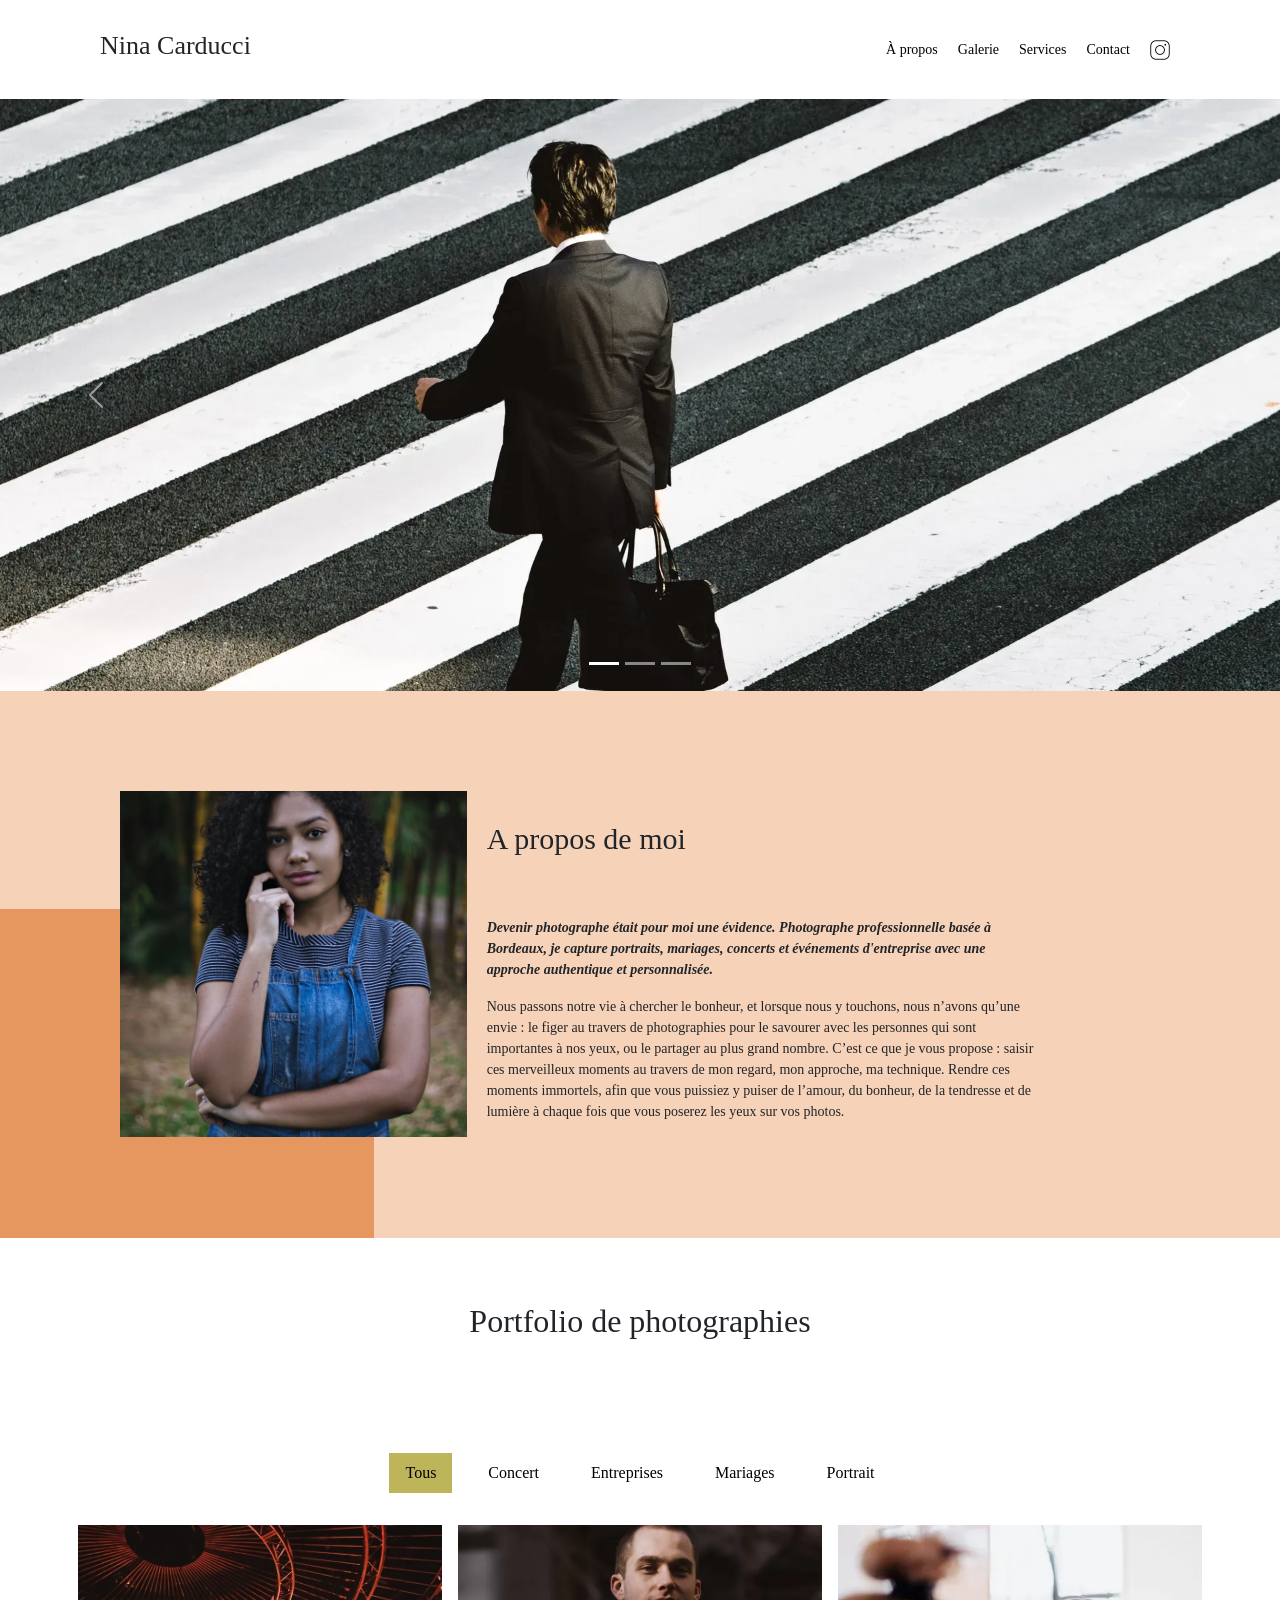
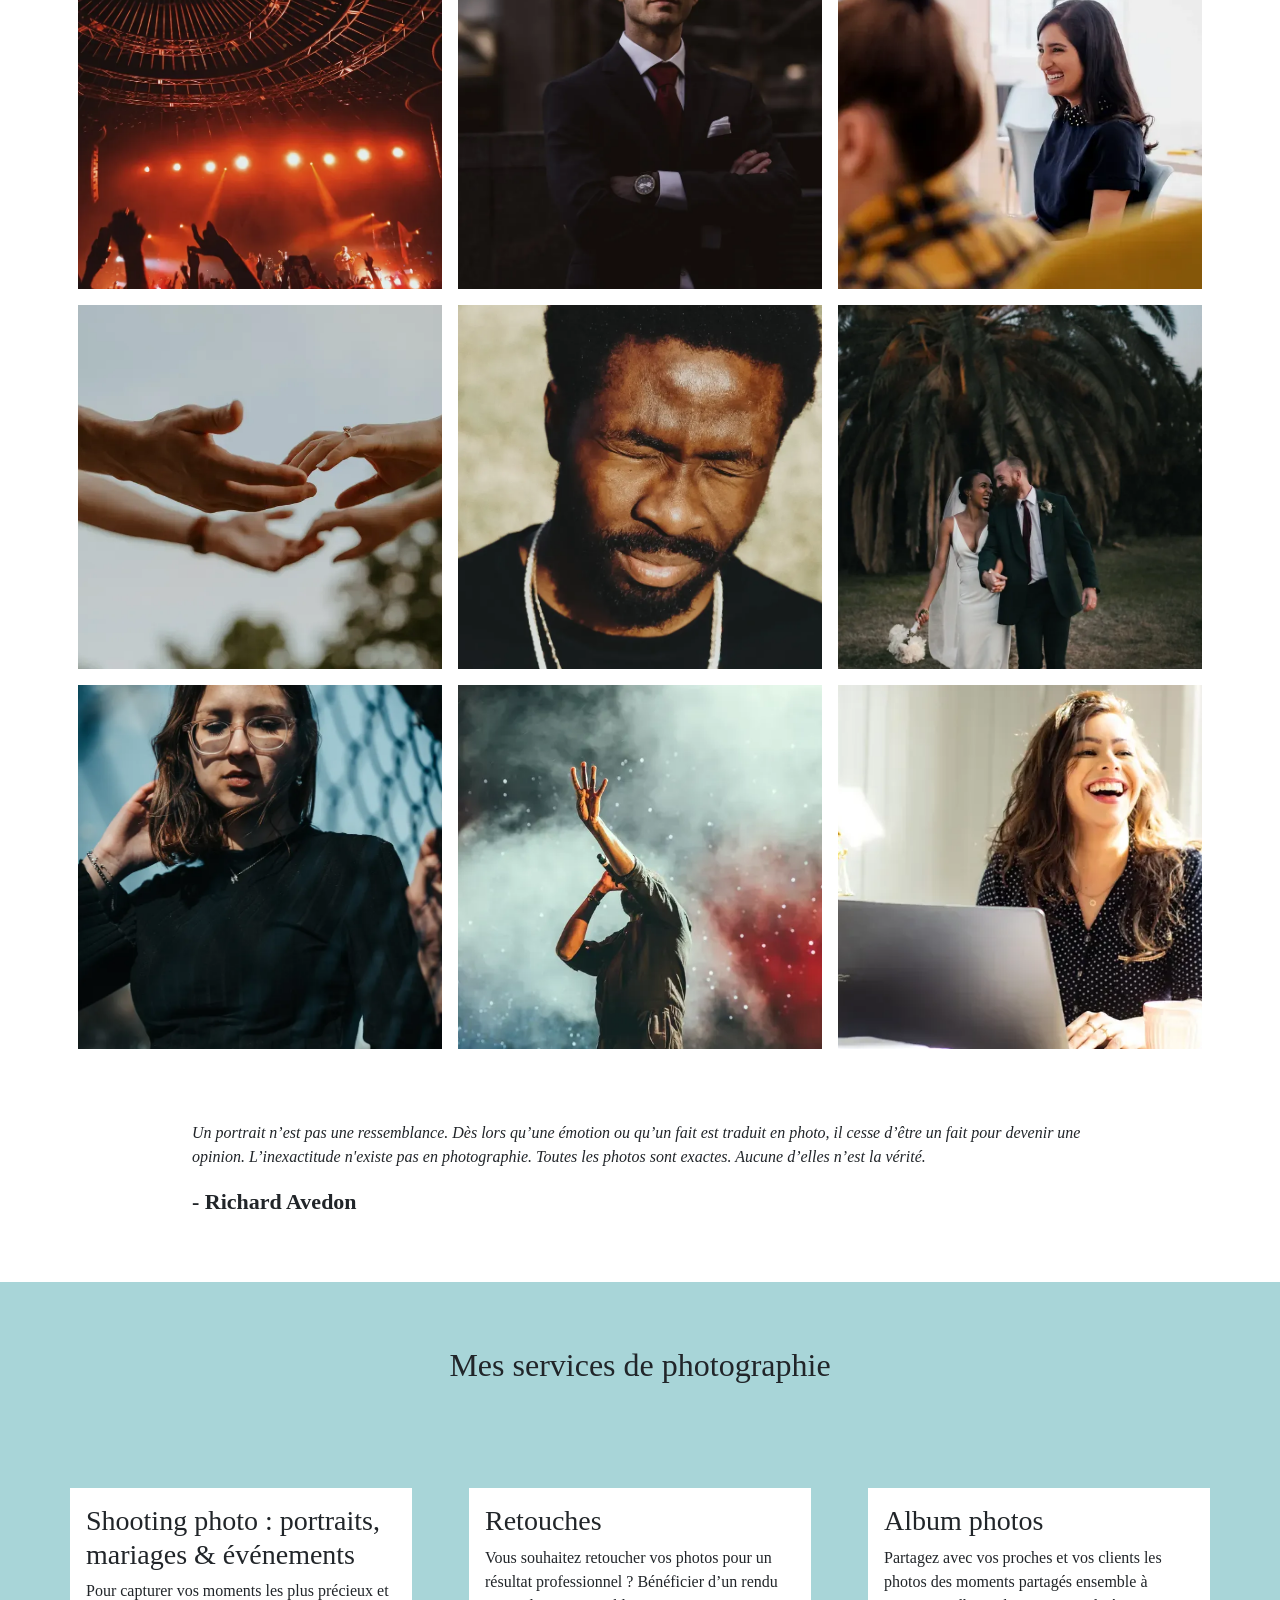
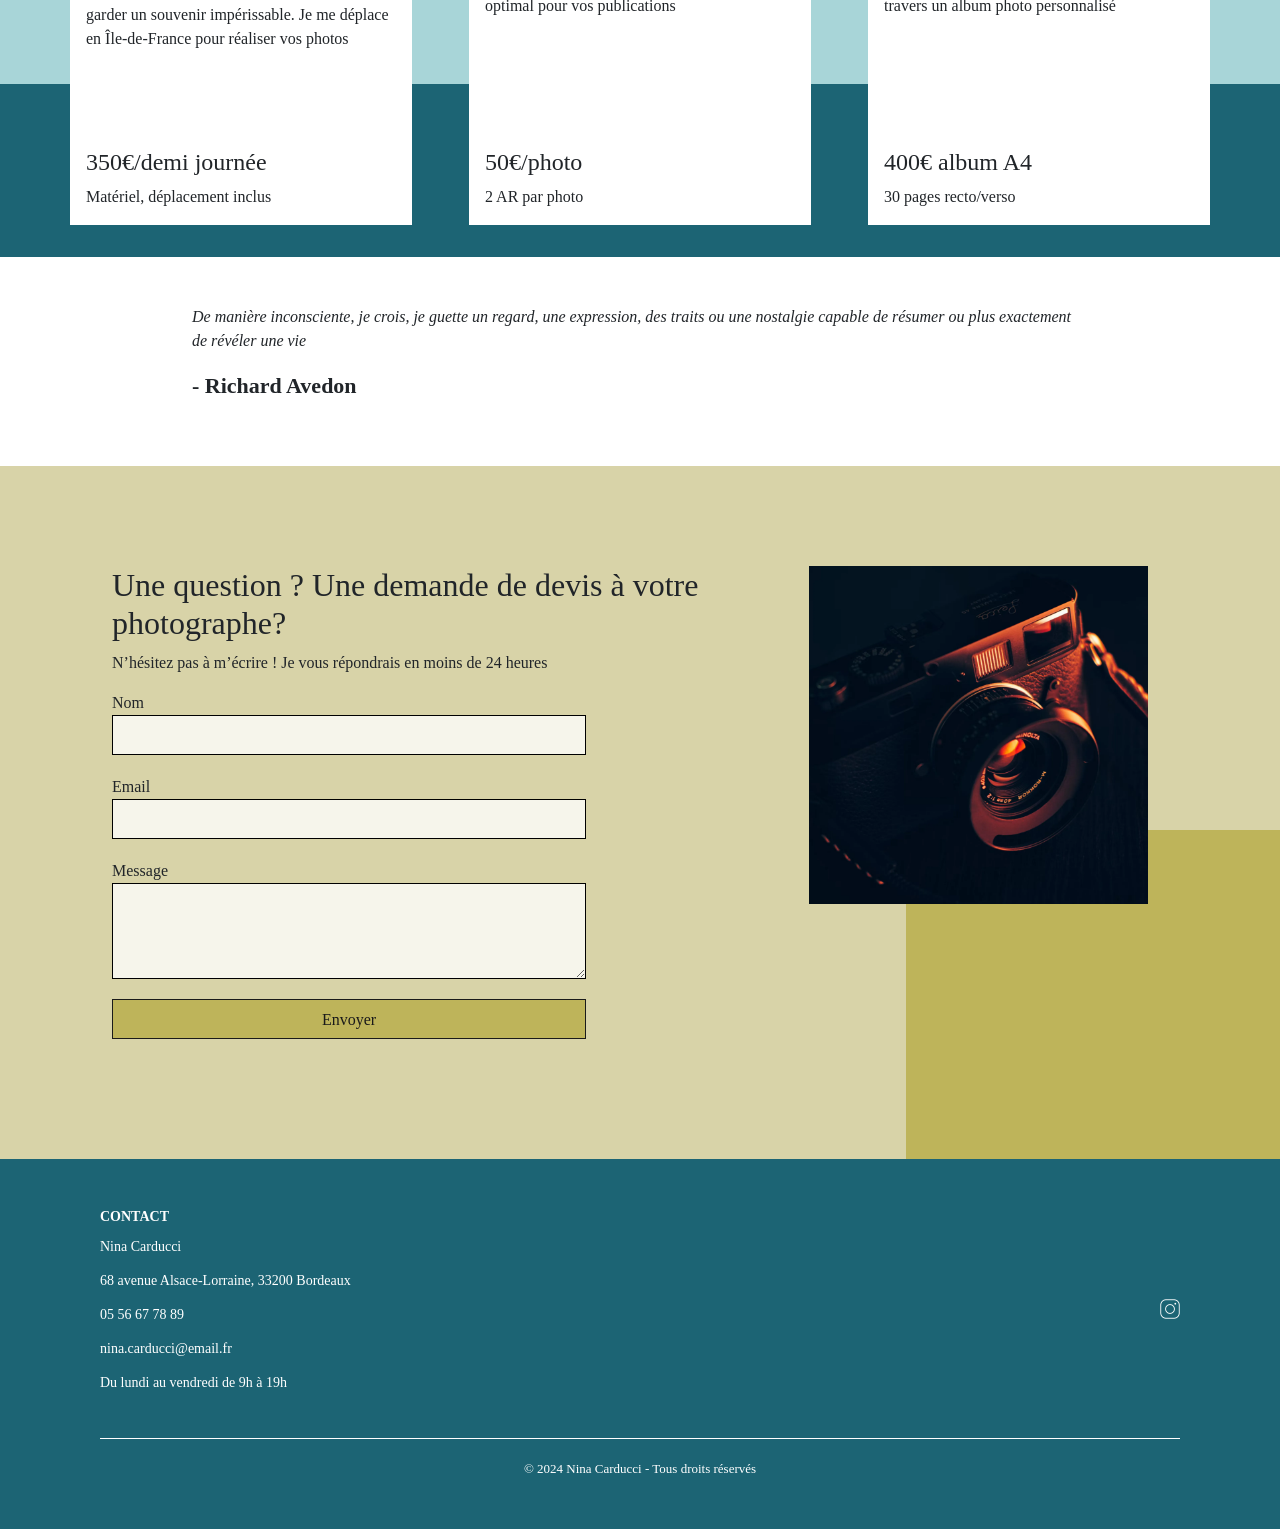
==== commit 62ee59f7: "fin opti et fichier json lighthouse" ====
--- a/index.html
+++ b/index.html
@@ -65,6 +65,7 @@
   ]
 }
 </script>
+<script src="https://code.jquery.com/jquery-3.4.1.min.js" integrity="sha256-CSXorXvZcTkaix6Yvo6HppcZGetbYMGWSFlBw8HfCJo=" crossorigin="anonymous"></script>
 
   <link rel="stylesheet" href="https://cdn.jsdelivr.net/npm/bootstrap@5.3.3/dist/css/bootstrap.min.css">
   <link rel="stylesheet" href="./assets/style-minifier.css">
@@ -99,10 +100,10 @@
 		</div>
 		<div class="carousel-inner">
 			<div class="carousel-item active">
-				<img src="./assets/images/slider/ryoji-iwata-wUZjnOv7t0g-unsplash.webp" class="d-block w-100" alt="homme en costume de dos, dans une rue sombre et pluvieuse, éclairée par des néons rouges et bleus">
+				<img src="./assets/images/slider/ryoji-iwata-wUZjnOv7t0g-unsplash.webp" class="d-block w-100" alt="homme en costume de dos, dans une rue sombre et pluvieuse, éclairée par des néons rouges et bleus" fetchpriority=high>
 			</div>
 			<div class="carousel-item">
-				<img src="./assets/images/slider/nicholas-green-nPz8akkUmDI-unsplash.webp" class="d-block w-100" alt="femme en tenue de soirée, souriante, dans un décor élégant">
+				<img src="./assets/images/slider/nicholas-green-nPz8akkUmDI-unsplash.webp" class="d-block w-100" alt="femme en tenue de soirée, souriante, dans un décor élégant" >
 			</div>
 			<div class="carousel-item">
 				<img src="./assets/images/slider/edward-cisneros-3_h6-1NPDGw-unsplash.webp" class="d-block w-100" alt="homme en tenue de travail, dans un environnement professionnel">
@@ -110,11 +111,11 @@
 		</div>
 		<button class="carousel-control-prev" type="button" data-bs-target="#carouselExampleIndicators" data-bs-slide="prev">
 			<span class="carousel-control-prev-icon" aria-hidden="true"></span>
-			<span class="visually-hidden">Previous</span>
+			<span class="visually-hidden color-span">Previous</span>
 		</button>
 		<button class="carousel-control-next" type="button" data-bs-target="#carouselExampleIndicators" data-bs-slide="next">
 			<span class="carousel-control-next-icon" aria-hidden="true"></span>
-			<span class="visually-hidden">Next</span>
+			<span class="visually-hidden color-span">Next</span>
 		</button>
 	</div>
 </div>
@@ -122,7 +123,7 @@
 
 <section id="about">
 	<div class="picture left">
-		<img src="./assets/images/nina.webp" alt="Nina Carducci, photographe professionnelle">
+		<img src="./assets/images/nina.webp" alt="Nina Carducci, photographe professionnelle" loading="lazy">
 	</div>
 	<div id="about-me">
 		<h2 class="about-me__title">A propos de moi</h2>
@@ -142,15 +143,15 @@
 	<h2 class="title">Portfolio de photographies</h2>
 	<div class="container py-3">
 		<div class="gallery" style="display: none">
-			<img data-gallery-tag="Concert" class="gallery-item" src="./assets/images/gallery/concerts/aaron-paul-wnX-fXzB6Cw-unsplash.webp" alt="Photo de concert"/>
-			<img data-gallery-tag="Entreprises" class="gallery-item" src="./assets/images/gallery/entreprise/ali-morshedlou-WMD64tMfc4k-unsplash.webp" alt="Photo d'homme en costume"/>
-			<img data-gallery-tag="Entreprises" class="gallery-item" src="./assets/images/gallery/entreprise/jason-goodman-tHO1_OuKbg0-unsplash.webp" alt="Photo d'entreprise"/>
-			<img data-gallery-tag="Mariages" class="gallery-item" src="./assets/images/gallery/mariage/hannah-busing-RvF2R_qMpRk-unsplash.webp" alt="Photo de mariage"/>
-			<img data-gallery-tag="Portrait" class="gallery-item" src="./assets/images/gallery/portraits/ade-tunji-rVkhWWZFAtQ-unsplash.webp" alt="Photo de portrait"/>
-			<img data-gallery-tag="Mariages" class="gallery-item" src="./assets/images/gallery/mariage/jakob-owens-SiniLJkXhMc-unsplash.webp" alt="Photo de mariés"/>
-			<img data-gallery-tag="Portrait" class="gallery-item" src="./assets/images/gallery/portraits/nino-van-prattenburg--443cl1uR_8-unsplash.webp" alt="Photo de portrait femme"/>
-			<img data-gallery-tag="Concert" class="gallery-item" src="./assets/images/gallery/concerts/austin-neill-hgO1wFPXl3I-unsplash.webp" alt="Photo de concert"/>
-			<img data-gallery-tag="Entreprises" class="gallery-item" src="./assets/images/gallery/entreprise/mateus-campos-felipe-Fsgzm8N0hIY-unsplash.webp" alt="Photo d'entreprise"/>
+			<img data-gallery-tag="Concert" class="gallery-item" src="./assets/images/gallery/concerts/aaron-paul-wnX-fXzB6Cw-unsplash.webp" alt="Photo de concert" loading="lazy"/>
+			<img data-gallery-tag="Entreprises" class="gallery-item" src="./assets/images/gallery/entreprise/ali-morshedlou-WMD64tMfc4k-unsplash.webp" alt="Photo d'homme en costume" loading="lazy"/>
+			<img data-gallery-tag="Entreprises" class="gallery-item" src="./assets/images/gallery/entreprise/jason-goodman-tHO1_OuKbg0-unsplash.webp" alt="Photo d'entreprise" loading="lazy"/>
+			<img data-gallery-tag="Mariages" class="gallery-item" src="./assets/images/gallery/mariage/hannah-busing-RvF2R_qMpRk-unsplash.webp" alt="Photo de mariage" loading="lazy"/>
+			<img data-gallery-tag="Portrait" class="gallery-item" src="./assets/images/gallery/portraits/ade-tunji-rVkhWWZFAtQ-unsplash.webp" alt="Photo de portrait" loading="lazy"/>
+			<img data-gallery-tag="Mariages" class="gallery-item" src="./assets/images/gallery/mariage/jakob-owens-SiniLJkXhMc-unsplash.webp" alt="Photo de mariés" loading="lazy"/>
+			<img data-gallery-tag="Portrait" class="gallery-item" src="./assets/images/gallery/portraits/nino-van-prattenburg--443cl1uR_8-unsplash.webp" alt="Photo de portrait femme" loading="lazy"/>
+			<img data-gallery-tag="Concert" class="gallery-item" src="./assets/images/gallery/concerts/austin-neill-hgO1wFPXl3I-unsplash.webp" alt="Photo de concert" loading="lazy"/>
+			<img data-gallery-tag="Entreprises" class="gallery-item" src="./assets/images/gallery/entreprise/mateus-campos-felipe-Fsgzm8N0hIY-unsplash.webp" alt="Photo d'entreprise" loading="lazy"/>
 		</div>
 	</div>
 
@@ -265,7 +266,6 @@
 </footer>
 
 <script src="https://cdn.jsdelivr.net/npm/bootstrap@5.3.3/dist/js/bootstrap.bundle.min.js" defer></script>
-<script src="https://code.jquery.com/jquery-3.4.1.min.js" integrity="sha256-CSXorXvZcTkaix6Yvo6HppcZGetbYMGWSFlBw8HfCJo=" crossorigin="anonymous" defer></script>
 <script src="./assets/maugallery-minifier.js" defer></script>
 <script src="./assets/scripts-minifier.js" defer></script>
 
--- a/assets/style-minifier.css
+++ b/assets/style-minifier.css
@@ -1 +1 @@
-.nav a,.nav-pills .nav-link{color:#000}.about-me__introduction,.quote,.quote__text{font-style:italic;font-family:Spectral}.quote,.quote__author,.quote__text{font-family:Spectral}.service,.top-header{background-color:#fff;display:flex}#about,#contact{padding-block:100px;padding-inline:100px}.picture.left::before,.picture.right::before{content:' ';width:374px;height:329px;bottom:0;z-index:-1}#about,#contact,.top-header,footer{padding-inline:100px}*,footer{font-family:Inter}#about-me p,.nav ul,footer{font-size:14px}#about,#contact .container,.footer-content,.footer-social,.footer-social a,.mg-next,.mg-prev,.nav ul,.service,.top-header,form{display:flex}body{max-width:1920px;margin:auto}*{font-style:normal}.top-header{position:sticky;top:0;z-index:1000;justify-content:space-between;padding-block:30px;align-items:center}#about,#contact,#services,.item-column{position:relative}.top-header .name{font-size:26px}.nav ul{list-style-type:none;margin-bottom:0}.nav li{padding-inline:10px}.nav a{text-decoration:none}.social-link img{width:20px}#about{background-color:#f6d2b8}.picture.left::before{background-color:#e5975f;position:absolute;left:0}.picture{flex:1;margin:0 20px;z-index:0}.picture img{width:100%}#about-me,.form-container{flex:2}.about-me__title{margin-top:1em;margin-bottom:60px;font-size:30px}.about-me__introduction{font-weight:800;width:60%}#about-me p{width:80%}.title{text-align:center;padding-block:2em}.gallery .nav{justify-content:center}.nav-pills .nav-link.active,.nav-pills .show>.nav-link{color:#000;background-color:#beb45a;border-radius:0}.item-column{margin-bottom:0!important;padding:0}.item-column::after{content:"";display:block;padding-bottom:100%}.gallery-item{position:absolute;width:100%;height:100%;object-fit:cover;padding:.5em}.mg-next,.mg-prev{width:30px;height:30px;border-radius:00%;justify-content:center;align-items:center;font-size:24px}form input,form textarea{width:100%;border:1px solid}.quote{width:70%;margin:auto;padding-block:3em}.quote__text{font-weight:300}.quote__author{font-weight:800;font-size:22px}#services{margin:auto;background-color:#a8d5d8}#services .container::before{content:' ';background-color:#1c6474;position:absolute;width:100%;height:30%;bottom:0;left:0;z-index:0}#services .container{justify-content:space-between;display:flex;padding:2em 0}.service{max-width:390px;width:30%;height:337px;padding:1em;flex-direction:column;justify-content:space-between;z-index:1}#contact{margin:auto;background-color:#d8d3a8}.picture.right::before{background-color:#beb45a;position:absolute;right:0}form{flex-direction:column;width:70%;align-items:flex-start}form input{height:2.5em;margin-bottom:20px}form textarea{height:5em;line-height:2.5em;font-size:1.2em;margin-bottom:20px}input[type=submit]{background-color:#beb45a;color:#1a1a1a;padding:.5em 1em}input[type=submit]:hover{background-color:#1c6474;color:#fff;cursor:pointer}form input,form textarea{background-color:rgba(255,255,255,.774)}footer{background-color:#1c6474;color:#fff;padding-block:50px}.footer-content{justify-content:space-between;align-items:center;padding-bottom:30px;border-bottom:1px solid #fff;margin-bottom:20px}.footer-contact h2{font-size:14px;font-weight:600;text-transform:uppercase;color:#fff;margin-bottom:12px}.footer-contact address{font-style:normal;line-height:1.3;color:#fff}.footer-contact a{color:#fff;text-decoration:none}.footer-contact a:hover{color:#fff}.footer-social{flex-direction:row;gap:20px;align-items:center}.footer-social a{align-items:center}.footer-social img{width:20px;height:20px}.footer-copyright{text-align:center;font-size:13px;color:#fff;margin-bottom:0}@media all and (max-width:1180px){.picture{flex:2}#about,#contact .container{align-items:center}.about-me__title{margin-top:0;margin-bottom:1em}#about-me p{width:100%}}@media all and (max-width:1000px){.picture.left::before,.picture.right::before{height:30%;position:absolute;z-index:-1;width:100%}#about,#contact .container,#services .container{flex-direction:column}.picture{width:50%}.picture.left::before{bottom:auto;top:0;left:0}.about-me__title{text-align:center;margin-top:1em}.service{width:100%;max-width:100%;height:auto;margin:2em 0}.service__description{margin-bottom:1em}#services .container::before{width:30%;height:100%;bottom:0;right:0;left:auto;z-index:0}#contact .picture.right{margin-top:1em}.picture.right::before{bottom:0;right:0}footer{padding-inline:40px}}@media all and (max-width:650px){.top-header{flex-direction:column;padding-inline:0}.top-header .nav,.top-header .nav ul{width:100%;padding:0}.top-header .nav li{flex:1;padding-block:1em;text-align:center}.picture.left::before,.picture.right::before{height:150px}#services .container{align-items:center}.service{max-width:90%}#about,#contact{padding-inline:2em;padding-block:2em}form{width:100%}.picture{width:80%}footer{padding-inline:2em;padding-block:40px}.footer-content{flex-direction:column;align-items:flex-start;gap:30px}.footer-social{flex-direction:row;gap:16px}}
+.color-span,.nav a,.nav-pills .nav-link{color:#000}.about-me__introduction,.quote,.quote__text{font-style:italic;font-family:Spectral}.quote,.quote__author,.quote__text{font-family:Spectral}.service,.top-header{background-color:#fff;display:flex}#about,#contact{padding-block:100px;padding-inline:100px}.picture.left::before,.picture.right::before{content:' ';width:374px;height:329px;bottom:0;z-index:-1}#about,#contact,.top-header,footer{padding-inline:100px}*,footer{font-family:Inter}#about-me p,.nav ul,footer{font-size:14px}#about,#contact .container,.footer-content,.footer-social,.footer-social a,.mg-next,.mg-prev,.nav ul,.service,.top-header,form{display:flex}body{max-width:1920px;margin:auto}*{font-style:normal}.top-header{position:sticky;top:0;z-index:1000;justify-content:space-between;padding-block:30px;align-items:center}#about,#contact,#services,.item-column{position:relative}.top-header .name{font-size:26px}.nav ul{list-style-type:none;margin-bottom:0}.nav li{padding-inline:10px}.nav a{text-decoration:none}.social-link img{width:20px}#about{background-color:#f6d2b8}.picture.left::before{background-color:#e5975f;position:absolute;left:0}.picture{flex:1;margin:0 20px;z-index:0}.picture img{width:100%}#about-me,.form-container{flex:2}.about-me__title{margin-top:1em;margin-bottom:60px;font-size:30px}.about-me__introduction{font-weight:800;width:60%}#about-me p{width:80%}.title{text-align:center;padding-block:2em}.gallery .nav{justify-content:center}.nav-pills .nav-link.active,.nav-pills .show>.nav-link{color:#000;background-color:#beb45a;border-radius:0}.item-column{margin-bottom:0!important;padding:0}.item-column::after{content:"";display:block;padding-bottom:100%}.gallery-item{position:absolute;width:100%;height:100%;object-fit:cover;padding:.5em}.mg-next,.mg-prev{width:30px;height:30px;border-radius:00%;justify-content:center;align-items:center;font-size:24px}form input,form textarea{width:100%;border:1px solid}.quote{width:70%;margin:auto;padding-block:3em}.quote__text{font-weight:300}.quote__author{font-weight:800;font-size:22px}#services{margin:auto;background-color:#a8d5d8}#services .container::before{content:' ';background-color:#1c6474;position:absolute;width:100%;height:30%;bottom:0;left:0;z-index:0}#services .container{justify-content:space-between;display:flex;padding:2em 0}.service{max-width:390px;width:30%;height:337px;padding:1em;flex-direction:column;justify-content:space-between;z-index:1}#contact{margin:auto;background-color:#d8d3a8}.picture.right::before{background-color:#beb45a;position:absolute;right:0}form{flex-direction:column;width:70%;align-items:flex-start}form input{height:2.5em;margin-bottom:20px}form textarea{height:5em;line-height:2.5em;font-size:1.2em;margin-bottom:20px}input[type=submit]{background-color:#beb45a;color:#1a1a1a;padding:.5em 1em}input[type=submit]:hover{background-color:#1c6474;color:#fff;cursor:pointer}form input,form textarea{background-color:rgba(255,255,255,.774)}footer{background-color:#1c6474;color:#fff;padding-block:50px}.footer-content{justify-content:space-between;align-items:center;padding-bottom:30px;border-bottom:1px solid #fff;margin-bottom:20px}.footer-contact h2{font-size:14px;font-weight:600;text-transform:uppercase;color:#fff;margin-bottom:12px}.footer-contact address{font-style:normal;line-height:1.3;color:#fff}.footer-contact a{color:#fff;text-decoration:none}.footer-contact a:hover{color:#fff}.footer-social{flex-direction:row;gap:20px;align-items:center}.footer-social a{align-items:center}.footer-social img{width:20px;height:20px;filter:brightness(0) invert(1)}.footer-copyright{text-align:center;font-size:13px;color:#fff;margin-bottom:0}@media all and (max-width:1180px){.picture{flex:2}#about,#contact .container{align-items:center}.about-me__title{margin-top:0;margin-bottom:1em}#about-me p{width:100%}}@media all and (max-width:1000px){.picture.left::before,.picture.right::before{height:30%;position:absolute;z-index:-1;width:100%}#about,#contact .container,#services .container{flex-direction:column}.picture{width:50%}.picture.left::before{bottom:auto;top:0;left:0}.about-me__title{text-align:center;margin-top:1em}.service{width:100%;max-width:100%;height:auto;margin:2em 0}.service__description{margin-bottom:1em}#services .container::before{width:30%;height:100%;bottom:0;right:0;left:auto;z-index:0}#contact .picture.right{margin-top:1em}.picture.right::before{bottom:0;right:0}footer{padding-inline:40px}}@media all and (max-width:650px){.top-header{flex-direction:column;padding-inline:0}.top-header .nav,.top-header .nav ul{width:100%;padding:0}.top-header .nav li{flex:1;padding-block:1em;text-align:center}.picture.left::before,.picture.right::before{height:150px}#services .container{align-items:center}.service{max-width:90%}#about,#contact{padding-inline:2em;padding-block:2em}form{width:100%}.picture{width:80%}footer{padding-inline:2em;padding-block:40px}.footer-content{flex-direction:column;align-items:flex-start;gap:30px}.footer-social{flex-direction:row;gap:16px}}
